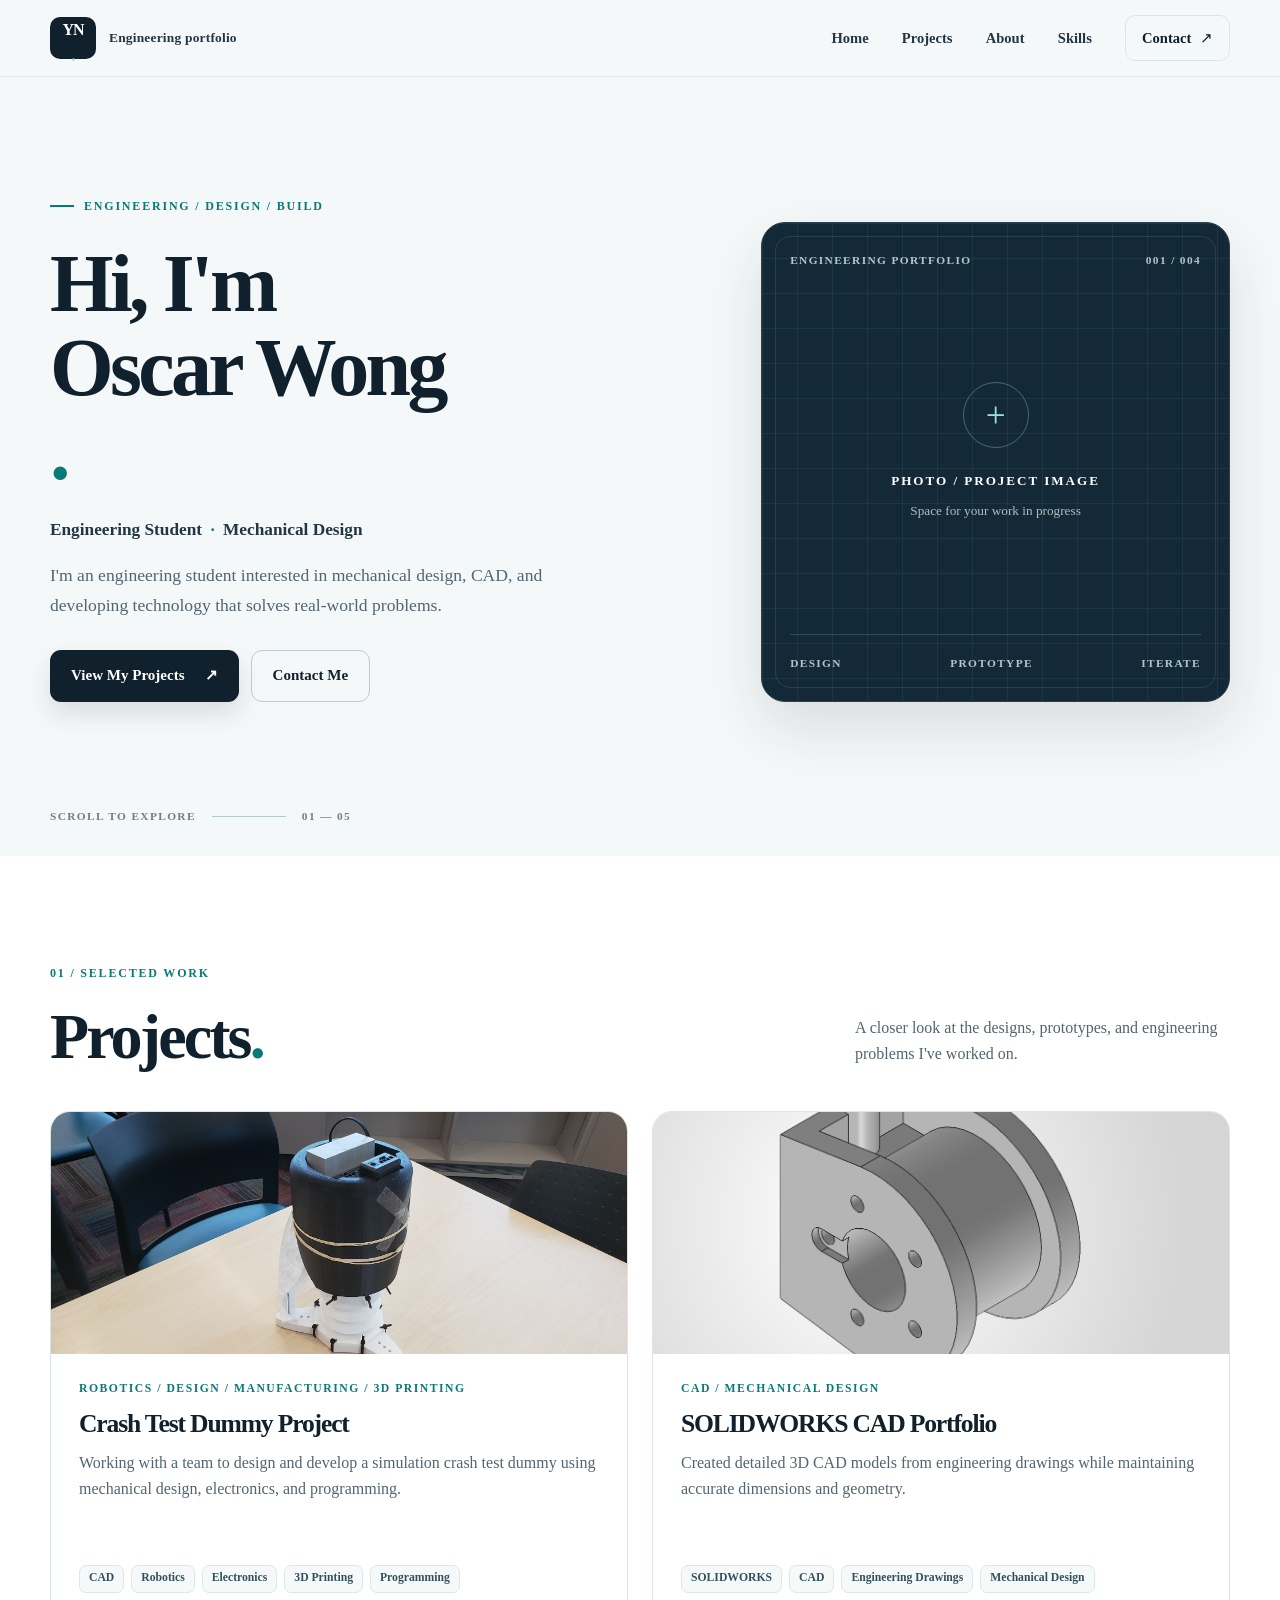
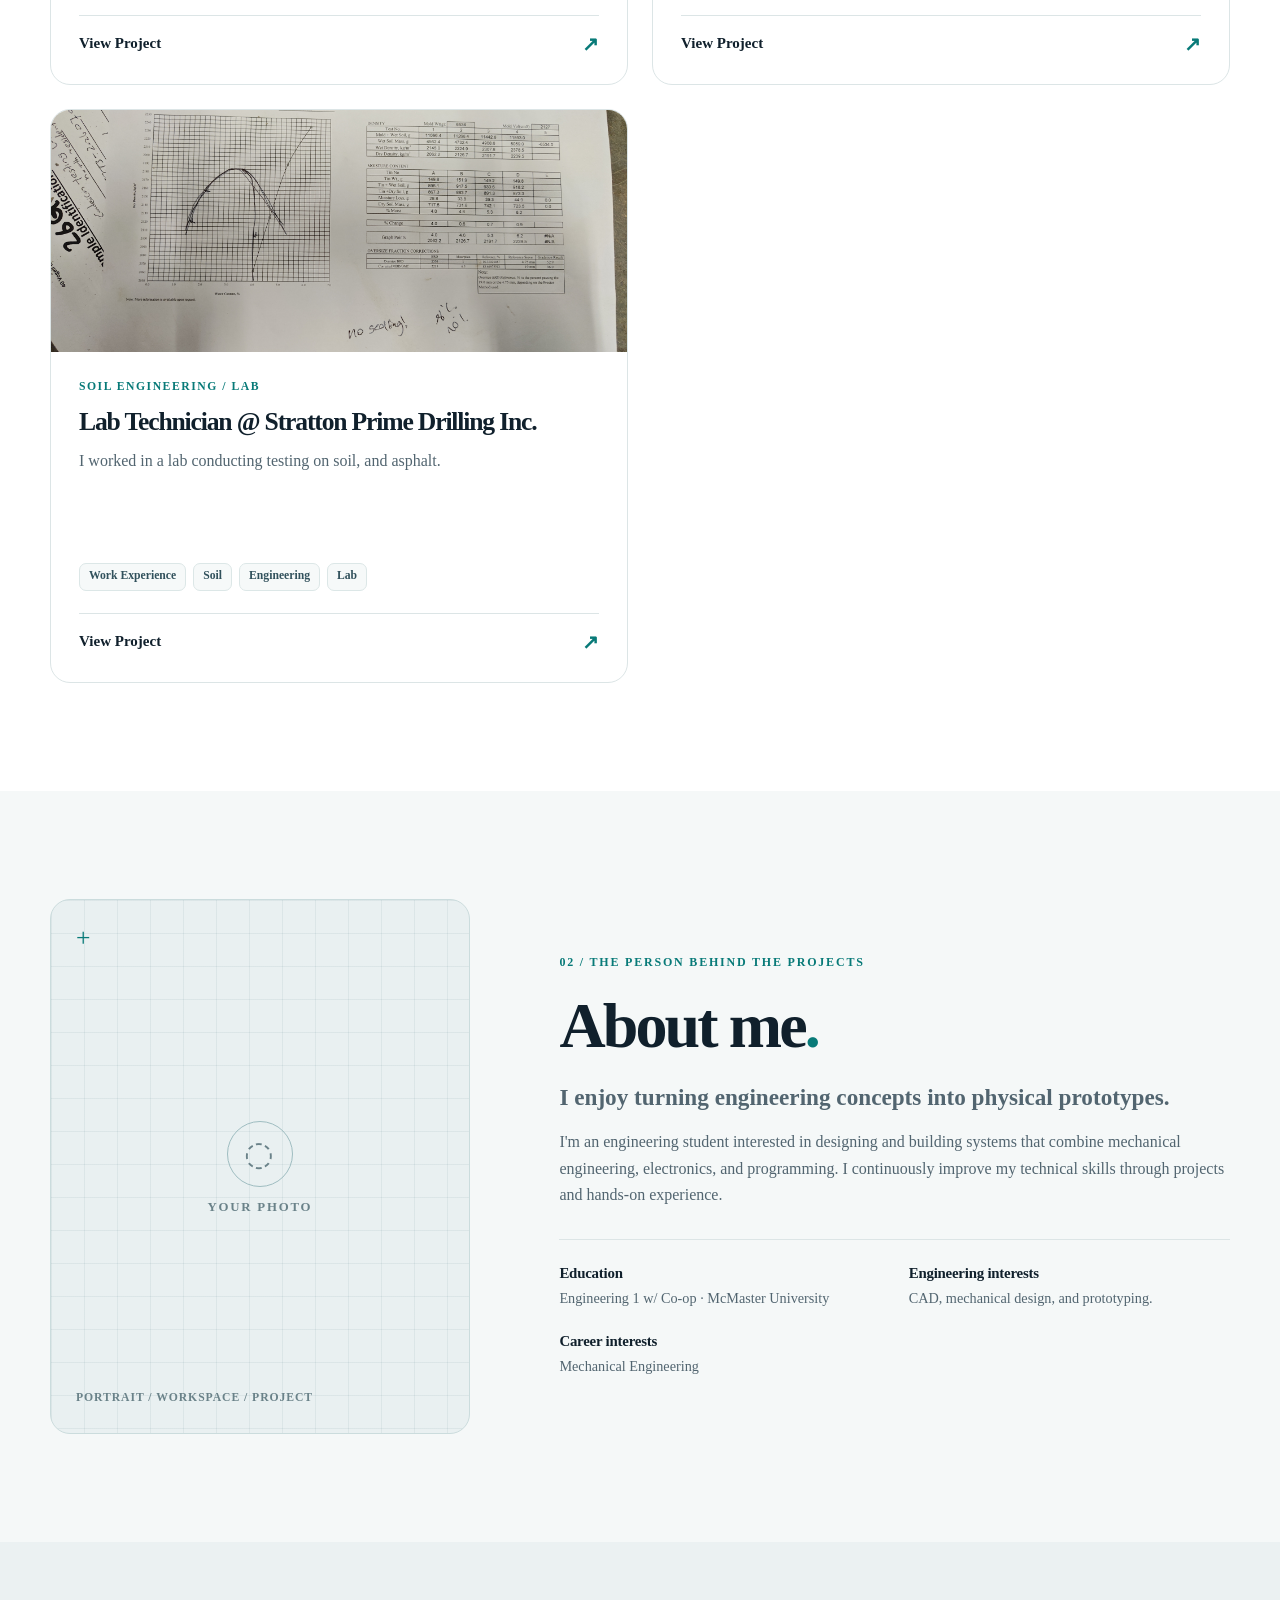
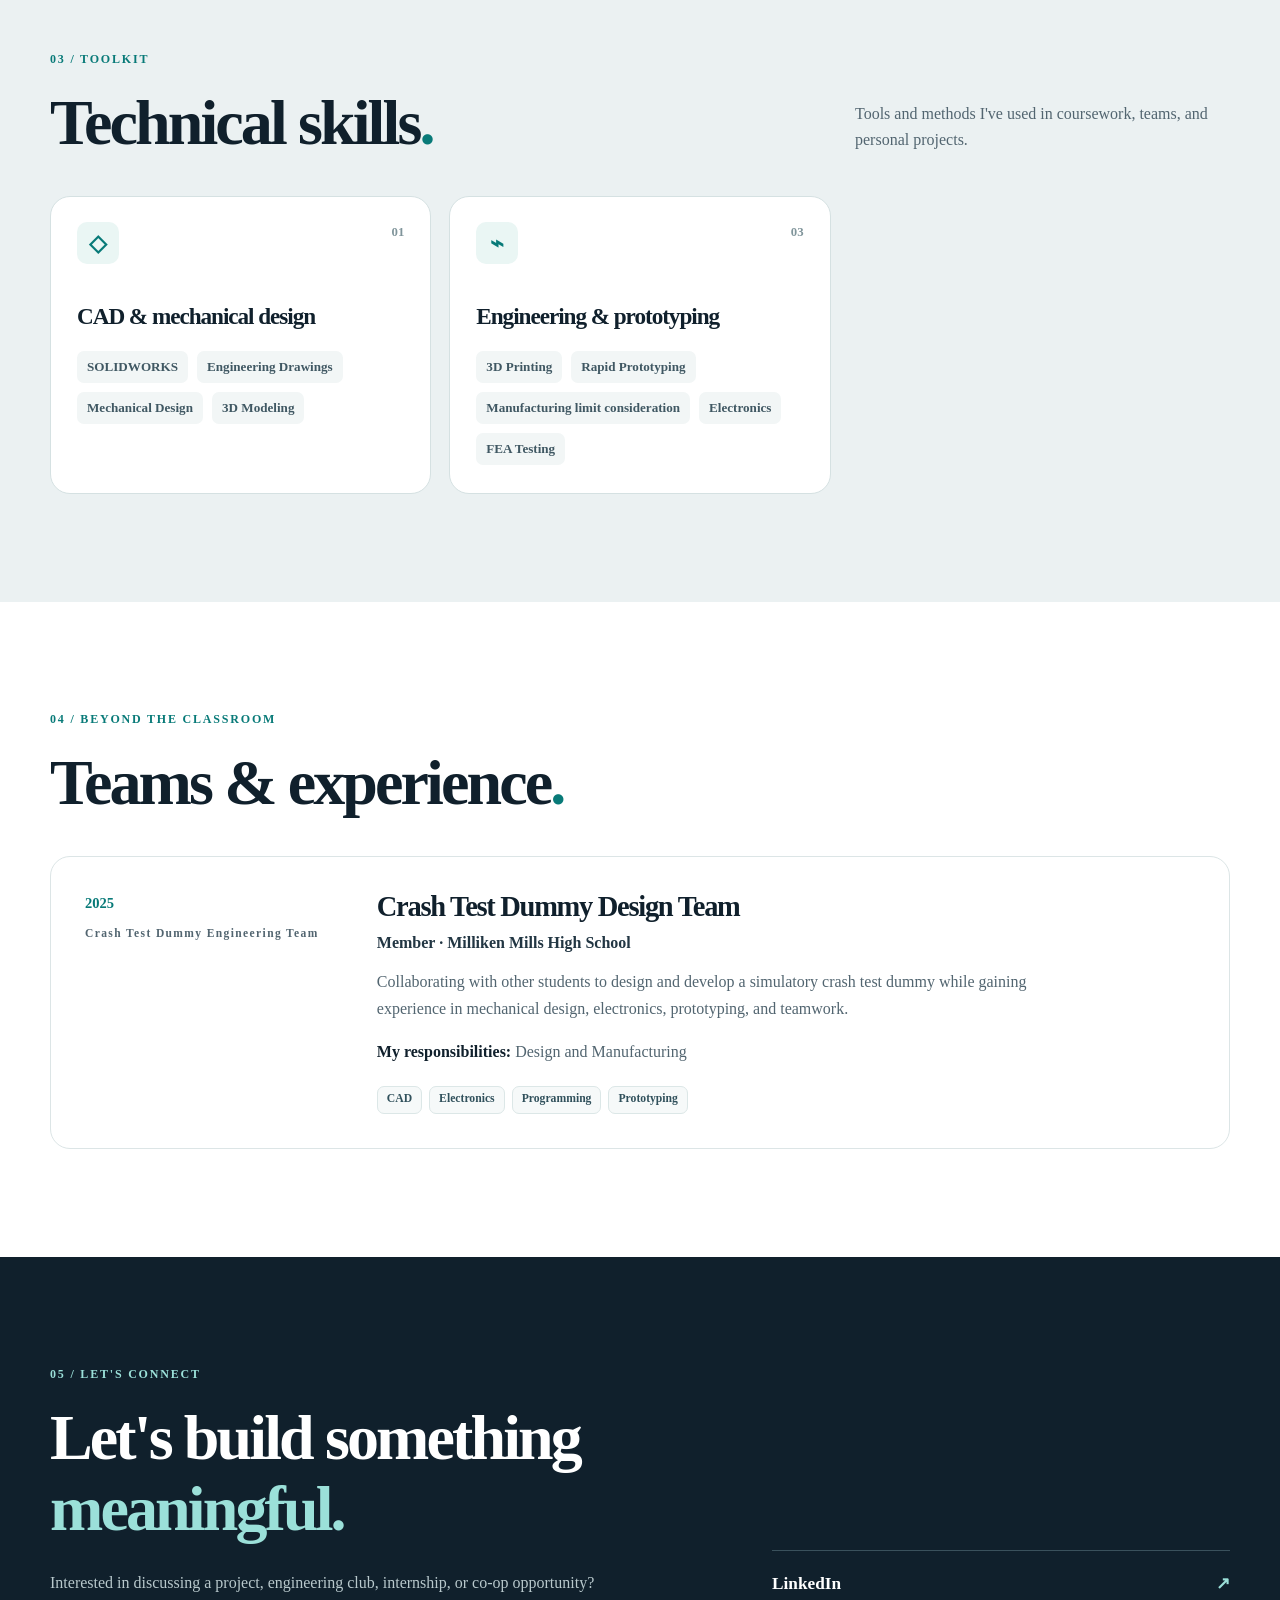
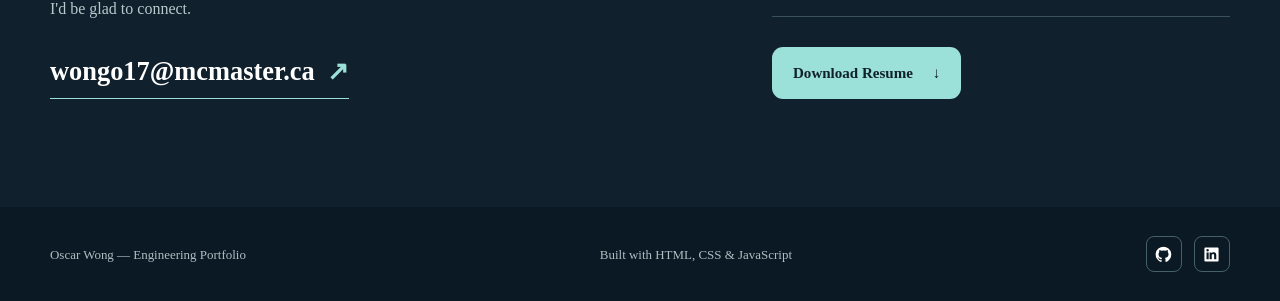
==== index.html @ f8544a7e "yes" ====
<!doctype html>
<html lang="en">
  <head>
    <meta charset="UTF-8" />
    <meta name="viewport" content="width=device-width, initial-scale=1" />
    <meta
      name="description"
      content="Engineering student portfolio featuring robotics, mechanical design, CAD, programming, and hands-on projects."
    />
    <meta name="theme-color" content="#10202c" />
    <title>Oscar Wong | Engineering Portfolio</title>
    <link rel="icon" type="image/svg+xml" href="data:image/svg+xml,%3Csvg xmlns='http://www.w3.org/2000/svg' viewBox='0 0 64 64'%3E%3Crect width='64' height='64' rx='16' fill='%2310202c'/%3E%3Cpath d='M16 43V21l16 15 16-15v22' fill='none' stroke='%238bdfd7' stroke-width='5' stroke-linejoin='round'/%3E%3C/svg%3E" />
    <link rel="stylesheet" href="styles.css" />
    <script src="script.js" defer></script>
  </head>
  <body>
    <a class="skip-link" href="#main">Skip to content</a>

    <!-- Header / navigation -->
    <header class="site-header">
      <div class="container nav-shell">
        <!-- Replace YN with your initials, and the accessible label with your name. -->
        <a class="brand" href="#home" aria-label="[Your Name], home">
          <span class="brand-mark">YN<span>.</span></span>
          <span class="brand-label">Engineering portfolio</span>
        </a>

        <button
          class="menu-toggle"
          type="button"
          aria-label="Open navigation"
          aria-controls="primary-navigation"
          aria-expanded="false"
        >
          <span></span><span></span><span></span>
        </button>

        <nav class="primary-nav" id="primary-navigation" aria-label="Primary navigation">
          <a href="#home">Home</a>
          <a href="#projects">Projects</a>
          <a href="#about">About</a>
          <a href="#skills">Skills</a>
          <a class="nav-contact" href="#contact">Contact <span aria-hidden="true">↗</span></a>
        </nav>
      </div>
    </header>

    <main id="main">
      <!-- Home / hero -->
      <section class="hero section" id="home" aria-labelledby="hero-title">
        <div class="container hero-grid">
          <div class="hero-copy reveal">
            <p class="eyebrow"><span class="eyebrow-line"></span> ENGINEERING / DESIGN / BUILD</p>
            <h1 id="hero-title">Hi, I'm <span>Oscar Wong</span><span class="hero-period">.</span></h1>
            <p class="hero-role">Engineering Student <span>·</span> Mechanical Design </p>
            <p class="hero-description">
              I'm an engineering student interested in mechanical design, CAD,
               and developing technology that solves real-world problems.
            </p>
            <div class="hero-actions">
              <a class="button button-primary" href="#projects">View My Projects <span aria-hidden="true">↗</span></a>
              <a class="button button-secondary" href="#contact">Contact Me</a>
            </div>
          </div>

          <!-- Replace this placeholder with a professional photo or project image later. -->
          <div class="hero-visual reveal" role="img" aria-label="Dummy/20250615_121116.jpg">
            <div class="visual-top"><span>ENGINEERING PORTFOLIO</span><span>001 / 004</span></div>
            <div class="visual-center">
              <span class="visual-plus" aria-hidden="true">+</span>
              <strong>PHOTO / PROJECT IMAGE</strong>
              <span>Space for your work in progress</span>
            </div>
            <div class="visual-bottom"><span>DESIGN</span><span>PROTOTYPE</span><span>ITERATE</span></div>
          </div>
        </div>
        <div class="container hero-bottom"><span>SCROLL TO EXPLORE</span><span class="hero-rule"></span><span>01 — 05</span></div>
      </section>

      <!-- Projects: cards are generated from the beginner-friendly projects array in script.js. -->
      <section class="section projects-section" id="projects" aria-labelledby="projects-title">
        <div class="container">
          <div class="section-heading reveal">
            <div><p class="section-index">01 / SELECTED WORK</p><h2 id="projects-title">Projects<span class="accent-dot">.</span></h2></div>
            <p>A closer look at the designs, prototypes, and engineering problems I've worked on.</p>
          </div>
          <div class="project-grid" id="project-grid"></div>
          <noscript><p>Enable JavaScript to view the project cards and details.</p></noscript>
        </div>
      </section>

      <!-- About -->
      <section class="section about-section" id="about" aria-labelledby="about-title">
        <div class="container about-grid">
          <div class="about-photo reveal" role="img" aria-label="Dummy/mmexport1787430539965.jpg">
            <span class="photo-corner" aria-hidden="true">+</span>
            <div><span class="photo-icon" aria-hidden="true">◌</span><span>YOUR PHOTO</span></div>
            <small>Portrait / workspace / project</small>
          </div>
          <div class="about-content reveal">
            <p class="section-index">02 / THE PERSON BEHIND THE PROJECTS</p>
            <h2 id="about-title">About me<span class="accent-dot">.</span></h2>
            <p class="about-lead">I enjoy turning engineering concepts into physical prototypes.</p>
            <p>
              I'm an engineering student interested in designing and building systems that combine
              mechanical engineering, electronics, and programming. I continuously
              improve my technical skills through projects and hands-on experience.
            </p>
            <div class="about-facts">
              <div><h3>Education</h3><p>Engineering 1 w/ Co-op · McMaster University </p></div>
              <div><h3>Engineering interests</h3><p>CAD, mechanical design, and prototyping.</p></div>
              <div><h3>Career interests</h3><p>Mechanical Engineering</p></div>
            </div>
          </div>
        </div>
      </section>

      <!-- Skills -->
      <section class="section skills-section" id="skills" aria-labelledby="skills-title">
        <div class="container">
          <div class="section-heading reveal">
            <div><p class="section-index">03 / TOOLKIT</p><h2 id="skills-title">Technical skills<span class="accent-dot">.</span></h2></div>
            <p>Tools and methods I've used in coursework, teams, and personal projects.</p>
          </div>
          <div class="skills-grid">
            <article class="skill-card reveal">
              <div class="skill-card-top"><span class="skill-symbol" aria-hidden="true">◇</span><span>01</span></div>
              <h3>CAD & mechanical design</h3>
              <ul class="skill-list"><li>SOLIDWORKS</li><li>Engineering Drawings</li><li>Mechanical Design</li><li>3D Modeling</li></ul>
            </article>
            <article class="skill-card reveal">
              <div class="skill-card-top"><span class="skill-symbol" aria-hidden="true">⌁</span><span>03</span></div>
              <h3>Engineering & prototyping</h3>
              <ul class="skill-list"><li>3D Printing</li><li>Rapid Prototyping</li><li>Manufacturing limit consideration</li><li>Electronics</li><li>FEA Testing</li></ul>
            </article>
          </div>
        </div>
      </section>

      <!-- Optional experience / clubs section: copy an entry to add another role. -->
      <section class="section experience-section" id="experience" aria-labelledby="experience-title">
        <div class="container">
          <div class="section-heading reveal">
            <div><p class="section-index">04 / BEYOND THE CLASSROOM</p><h2 id="experience-title">Teams & experience<span class="accent-dot">.</span></h2></div>
          </div>
          <article class="experience-card reveal">
            <div class="experience-meta"><span class="experience-year">2025</span><span>Crash Test Dummy Engineering Team</span></div>
            <div class="experience-main">
              <h3>Crash Test Dummy Design Team</h3>
              <p class="experience-subtitle">Member · Milliken Mills High School</p>
              <p>Collaborating with other students to design and develop a simulatory crash test dummy while gaining experience in mechanical design, electronics, prototyping, and teamwork.</p>
              <p class="experience-note"><strong>My responsibilities:</strong> Design and Manufacturing </p>
              <div class="tags"><span>CAD</span><span>Electronics</span><span>Programming</span><span>Prototyping</span></div>
            </div>
          </article>
        </div>
      </section>

      <!-- Contact -->
      <section class="section contact-section" id="contact" aria-labelledby="contact-title">
        <div class="container contact-grid">
          <div class="reveal">
            <p class="section-index">05 / LET'S CONNECT</p>
            <h2 id="contact-title">Let's build something<br /><em>meaningful.</em></h2>
            <p>Interested in discussing a project, engineering club, internship, or co-op opportunity? I'd be glad to connect.</p>
            <a class="contact-email" href="mailto:you@example.com">wongo17@mcmaster.ca <span aria-hidden="true">↗</span></a>
          </div>
          <div class="contact-actions reveal">
            <!-- Replace the URLs and add resume.pdf to this folder before sharing. -->
            <a class="contact-row" href="https://www.linkedin.com/in/oscar-wong-337994434/" target="_blank" rel="noopener noreferrer"><span>LinkedIn</span><span aria-hidden="true">↗</span></a>
            <a class="button button-light" href="wongo17_Resume.pdf" download="wongo17_Resume.pdf">Download Resume <span aria-hidden="true">↓</span></a>
          </div>
        </div>
      </section>
    </main>

    <!-- Footer -->
    <footer class="site-footer">
      <div class="container footer-inner">
        <p>Oscar Wong — Engineering Portfolio</p>
        <p>Built with HTML, CSS & JavaScript</p>
        <div class="footer-links">
          <a href="https://github.com/your-username" target="_blank" rel="noopener noreferrer" aria-label="GitHub profile">
            <svg viewBox="0 0 24 24" fill="currentColor" aria-hidden="true"><path d="M12 .9a11.1 11.1 0 0 0-3.5 21.63c.55.1.75-.24.75-.54v-2.13c-3.05.66-3.7-1.3-3.7-1.3-.5-1.27-1.22-1.61-1.22-1.61-.99-.68.08-.67.08-.67 1.1.08 1.68 1.13 1.68 1.13.98 1.67 2.57 1.19 3.2.91.1-.7.38-1.19.69-1.46-2.44-.28-5-1.22-5-5.44 0-1.2.43-2.18 1.13-2.95-.12-.28-.49-1.4.1-2.92 0 0 .93-.3 3.05 1.12a10.6 10.6 0 0 1 5.56 0c2.12-1.42 3.04-1.12 3.04-1.12.6 1.52.23 2.64.12 2.92.7.77 1.12 1.75 1.12 2.95 0 4.23-2.57 5.15-5.02 5.43.39.34.73 1.01.73 2.04v3.02c0 .3.2.65.76.54A11.1 11.1 0 0 0 12 .9Z"/></svg>
          </a>
          <a href="https://www.linkedin.com/in/your-name/" target="_blank" rel="noopener noreferrer" aria-label="LinkedIn profile">
            <svg viewBox="0 0 24 24" fill="currentColor" aria-hidden="true"><path d="M20.45 2H3.55C2.69 2 2 2.68 2 3.52v16.96c0 .84.69 1.52 1.55 1.52h16.9c.86 0 1.55-.68 1.55-1.52V3.52c0-.84-.69-1.52-1.55-1.52ZM8.02 18.75H4.99V9h3.03v9.75ZM6.5 7.67a1.75 1.75 0 1 1 0-3.5 1.75 1.75 0 0 1 0 3.5Zm12.25 11.08h-3.03v-4.74c0-1.13-.02-2.58-1.57-2.58-1.58 0-1.82 1.23-1.82 2.5v4.82H9.3V9h2.91v1.33h.04c.4-.76 1.4-1.56 2.87-1.56 3.07 0 3.63 2.02 3.63 4.64v5.34Z"/></svg>
          </a>
        </div>
      </div>
    </footer>

    <!-- Project detail panel, filled from the projects array in script.js. -->
    <dialog class="project-dialog" id="project-dialog" aria-labelledby="dialog-title">
      <div class="dialog-shell">
        <button class="dialog-close" id="dialog-close" type="button" aria-label="Close project details">×</button>
        <div id="dialog-content"></div>
      </div>
    </dialog>
  </body>
</html>
---- styles.css ----
/* =========================================================
   THEME — change these variables to restyle the whole site.
   ========================================================= */
:root {
  --ink: #10202c;
  --ink-soft: #223643;
  --muted: #526570;
  --accent: #087a78;
  --accent-light: #9be0d9;
  --surface: #ffffff;
  --background: #f5f8f8;
  --line: #dce5e6;
  --radius: 20px;
  --shadow: 0 24px 64px rgba(16, 32, 44, 0.09);
  --content-width: 1180px;
}

/* Base and accessibility */
*, *::before, *::after { box-sizing: border-box; }
html { scroll-behavior: smooth; scroll-padding-top: 88px; }
body {
  margin: 0;
  background: var(--background);
  color: var(--ink);
  font: 400 1rem/1.65 Inter, ui-sans-serif, system-ui, -apple-system, BlinkMacSystemFont, "Segoe UI", sans-serif;
  -webkit-font-smoothing: antialiased;
}
body, button { font-family: inherit; }
button, a { -webkit-tap-highlight-color: transparent; }
a { color: inherit; text-decoration: none; }
button { cursor: pointer; }
img, svg, video { display: block; max-width: 100%; }
img, video { width: 100%; }
::selection { background: var(--accent-light); color: var(--ink); }
:focus-visible { outline: 3px solid var(--accent); outline-offset: 4px; }
.container { width: min(calc(100% - 48px), var(--content-width)); margin-inline: auto; }
.section { padding-block: 108px; scroll-margin-top: 78px; }
.skip-link { position: absolute; top: -80px; left: 16px; z-index: 200; padding: 10px 18px; background: white; border-radius: 8px; }
.skip-link:focus { top: 12px; }
h1, h2, h3, p { margin-top: 0; }
h1, h2, h3 { line-height: 1.12; letter-spacing: -0.045em; }
.accent-dot, .hero-period { color: var(--accent); }

/* Header */
.site-header {
  position: sticky;
  top: 0;
  z-index: 100;
  background: rgba(245, 248, 248, 0.94);
  border-bottom: 1px solid rgba(16, 32, 44, 0.09);
  backdrop-filter: blur(16px);
  -webkit-backdrop-filter: blur(16px);
}
.nav-shell { display: flex; align-items: center; justify-content: space-between; min-height: 76px; gap: 28px; }
.brand { display: inline-flex; align-items: center; gap: 13px; flex-shrink: 0; font-size: 0.84rem; font-weight: 650; letter-spacing: 0.015em; }
.brand-mark { display: grid; place-items: center; min-width: 46px; height: 42px; padding-inline: 8px; border-radius: 10px; background: var(--ink); color: white; font-size: 1rem; font-weight: 800; letter-spacing: -0.06em; }
.brand-mark span { color: var(--accent-light); }
.brand-label { color: var(--ink-soft); }
.primary-nav { display: flex; align-items: center; gap: clamp(15px, 2.6vw, 34px); }
.primary-nav a { color: var(--ink-soft); font-size: 0.91rem; font-weight: 580; transition: color 180ms ease; }
.primary-nav a:hover, .primary-nav a[aria-current="page"] { color: var(--accent); }
.primary-nav .nav-contact { padding: 10px 16px; border: 1px solid var(--line); border-radius: 10px; color: var(--ink); }
.nav-contact span { padding-left: 5px; }
.menu-toggle { display: none; }

/* Shared headings and buttons */
.eyebrow, .section-index {
  color: var(--accent);
  font-size: 0.75rem;
  font-weight: 800;
  letter-spacing: 0.15em;
  line-height: 1.5;
}
.eyebrow { display: flex; align-items: center; gap: 10px; margin-bottom: 27px; }
.eyebrow-line { width: 24px; height: 2px; background: var(--accent); }
.section-index { margin-bottom: 19px; }
.section-heading { display: flex; align-items: end; justify-content: space-between; gap: 32px; margin-bottom: 38px; }
.section-heading h2, .about-content h2, .contact-section h2 { margin-bottom: 0; font-size: clamp(2.6rem, 5vw, 4.35rem); font-weight: 760; }
.section-heading > p { max-width: 375px; margin: 0 0 5px; color: var(--muted); }
.button { display: inline-flex; align-items: center; justify-content: center; gap: 20px; min-height: 52px; padding: 12px 21px; border-radius: 11px; font-size: 0.94rem; font-weight: 700; line-height: 1.3; transition: transform 180ms ease, background 180ms ease, box-shadow 180ms ease; }
.button:hover { transform: translateY(-3px); }
.button-primary { background: var(--ink); color: white; box-shadow: 0 12px 24px rgba(16, 32, 44, 0.12); }
.button-primary:hover { background: var(--accent); box-shadow: 0 17px 30px rgba(8, 122, 120, 0.18); }
.button-secondary { border: 1px solid #bdcbd0; background: transparent; color: var(--ink); }
.button-secondary:hover { background: white; }

/* Hero */
.hero { padding-top: 85px; padding-bottom: 30px; overflow: hidden; }
.hero-grid { display: grid; grid-template-columns: minmax(0, 1.15fr) minmax(330px, 0.85fr); align-items: center; gap: clamp(40px, 6vw, 84px); }
.hero-copy { padding-block: 35px 60px; }
.hero h1 { max-width: 740px; margin-bottom: 22px; font-size: clamp(3.55rem, 6.4vw, 6.3rem); font-weight: 780; line-height: 1.025; }
.hero h1 > span:first-child { display: block; }
.hero-role { max-width: 590px; margin-bottom: 17px; color: var(--ink-soft); font-size: 1.08rem; font-weight: 650; line-height: 1.65; }
.hero-role span { padding-inline: 4px; color: var(--accent); }
.hero-description { max-width: 570px; margin-bottom: 29px; color: var(--muted); font-size: 1.1rem; line-height: 1.7; }
.hero-actions { display: flex; flex-wrap: wrap; gap: 12px; }
.hero-visual {
  position: relative;
  display: flex;
  flex-direction: column;
  justify-content: space-between;
  min-height: 480px;
  overflow: hidden;
  padding: 28px;
  border: 1px solid #29414d;
  border-radius: 24px;
  background-color: #142937;
  background-image: linear-gradient(rgba(155, 224, 217, 0.065) 1px, transparent 1px), linear-gradient(90deg, rgba(155, 224, 217, 0.065) 1px, transparent 1px);
  background-size: 35px 35px;
  color: white;
  box-shadow: 0 26px 60px rgba(16, 32, 44, 0.12);
}
.hero-visual::after { content: ""; position: absolute; inset: 13px; border: 1px solid rgba(155, 224, 217, 0.13); border-radius: 15px; pointer-events: none; }
.visual-top, .visual-bottom { display: flex; align-items: center; justify-content: space-between; gap: 12px; color: #b0c8ca; font-size: 0.71rem; font-weight: 700; letter-spacing: 0.12em; }
.visual-center { display: flex; flex-direction: column; align-items: center; justify-content: center; gap: 8px; text-align: center; }
.visual-plus { display: grid; place-items: center; width: 66px; height: 66px; margin-bottom: 14px; border: 1px solid rgba(155, 224, 217, 0.35); border-radius: 50%; color: var(--accent-light); font-size: 2.2rem; font-weight: 250; line-height: 1; }
.visual-center strong { font-size: 0.82rem; letter-spacing: 0.15em; }
.visual-center > span:last-child { color: #a8c0c2; font-size: 0.83rem; }
.visual-bottom { padding-top: 19px; border-top: 1px solid rgba(155, 224, 217, 0.2); }
.hero-bottom { display: flex; align-items: center; gap: 16px; margin-top: 45px; color: #6d8088; font-size: 0.71rem; font-weight: 750; letter-spacing: 0.12em; }
.hero-rule { width: 74px; height: 1px; background: #b8c9cc; }

/* Projects */
.projects-section { background: white; }
.project-grid { display: grid; grid-template-columns: repeat(2, minmax(0, 1fr)); gap: 24px; }
.project-card { min-width: 0; overflow: hidden; border: 1px solid var(--line); border-radius: var(--radius); background: var(--surface); transition: transform 220ms ease, box-shadow 220ms ease, border-color 220ms ease; }
.project-card:hover { transform: translateY(-6px); border-color: #bbcdcf; box-shadow: var(--shadow); }
.project-media, .dialog-cover { position: relative; display: flex; flex-direction: column; align-items: center; justify-content: center; gap: 7px; overflow: hidden; background-color: #1a3240; background-image: linear-gradient(rgba(174, 223, 218, 0.065) 1px, transparent 1px), linear-gradient(90deg, rgba(174, 223, 218, 0.065) 1px, transparent 1px); background-size: 27px 27px; color: white; }
.project-card:nth-child(2) .project-media { background-color: #24414b; }
.project-card:nth-child(3) .project-media { background-color: #193d42; }
.project-card:nth-child(4) .project-media { background-color: #26394a; }
.project-media { height: 242px; }
.project-media img, .dialog-cover img, .gallery-item img { width: 100%; height: 100%; object-fit: cover; }
.media-corner { position: absolute; top: 19px; left: 22px; font-size: 0.73rem; font-weight: 750; letter-spacing: 0.13em; color: #b8d8d7; }
.media-cross { color: var(--accent-light); font-size: 3.1rem; font-weight: 250; line-height: 1; }
.media-label { font-size: 0.76rem; font-weight: 750; letter-spacing: 0.14em; }
.media-subtitle { color: #b9d3d4; font-size: 0.8rem; }
.project-content { display: flex; flex-direction: column; min-height: 330px; padding: 25px 28px 28px; }
.project-category { margin-bottom: 12px; color: var(--accent); font-size: 0.73rem; font-weight: 800; letter-spacing: 0.13em; text-transform: uppercase; }
.project-content h3 { margin-bottom: 11px; font-size: 1.6rem; }
.project-content > p:not(.project-category) { margin-bottom: 20px; color: var(--muted); }
.tags { display: flex; flex-wrap: wrap; gap: 7px; }
.tags span { display: inline-flex; align-items: center; min-height: 28px; padding: 4px 9px; border: 1px solid #dce7e7; border-radius: 7px; background: #f6f9f9; color: #31515c; font-size: 0.73rem; font-weight: 650; line-height: 1.25; }
.project-content .tags { margin-top: auto; margin-bottom: 22px; }
.project-button { display: flex; align-items: center; justify-content: space-between; gap: 12px; width: 100%; padding: 16px 0 0; border: 0; border-top: 1px solid var(--line); background: none; color: var(--ink); font-size: 0.94rem; font-weight: 750; text-align: left; }
.project-button span { color: var(--accent); font-size: 1.25rem; transition: transform 180ms ease; }
.project-button:hover span { transform: translate(3px, -3px); }

/* About */
.about-grid { display: grid; grid-template-columns: minmax(280px, 0.77fr) minmax(0, 1.23fr); align-items: center; gap: clamp(45px, 7vw, 112px); }
.about-photo { display: flex; flex-direction: column; align-items: center; justify-content: space-between; min-height: 535px; padding: 25px; border: 1px solid #cbdcdd; border-radius: var(--radius); background-color: #e9f0f1; background-image: linear-gradient(rgba(46, 101, 108, 0.075) 1px, transparent 1px), linear-gradient(90deg, rgba(46, 101, 108, 0.075) 1px, transparent 1px); background-size: 33px 33px; color: #6a8289; }
.photo-corner { align-self: flex-start; color: var(--accent); font-size: 1.6rem; line-height: 1; }
.about-photo > div { display: flex; flex-direction: column; align-items: center; gap: 10px; font-size: 0.8rem; font-weight: 800; letter-spacing: 0.14em; }
.photo-icon { display: grid; place-items: center; width: 66px; height: 66px; border: 1px solid #9fbdc1; border-radius: 50%; font-size: 2.1rem; font-weight: 300; }
.about-photo small { align-self: flex-start; font-size: 0.73rem; font-weight: 650; letter-spacing: 0.08em; text-transform: uppercase; }
.about-content h2 { margin-bottom: 19px; }
.about-content > p:not(.section-index) { color: var(--muted); }
.about-content .about-lead { margin-bottom: 16px; color: var(--ink); font-size: 1.45rem; font-weight: 650; line-height: 1.4; }
.about-facts { display: grid; grid-template-columns: repeat(2, minmax(0, 1fr)); gap: 22px 28px; margin-top: 30px; padding-top: 25px; border-top: 1px solid var(--line); }
.about-facts h3 { margin-bottom: 6px; color: var(--ink); font-size: 0.93rem; letter-spacing: -0.015em; }
.about-facts p { margin-bottom: 0; color: var(--muted); font-size: 0.89rem; }

/* Skills and experience */
.skills-section { background: #ebf1f2; }
.skills-grid { display: grid; grid-template-columns: repeat(3, minmax(0, 1fr)); gap: 18px; }
.skill-card { padding: 25px 26px 28px; border: 1px solid #d5e1e2; border-radius: var(--radius); background: white; }
.skill-card-top { display: flex; justify-content: space-between; align-items: start; margin-bottom: 39px; color: #80959b; font-size: 0.8rem; font-weight: 700; }
.skill-symbol { display: grid; place-items: center; width: 42px; height: 42px; border-radius: 10px; background: #eaf6f4; color: var(--accent); font-size: 1.45rem; font-weight: 700; line-height: 1; }
.skill-card h3 { max-width: 260px; margin-bottom: 22px; font-size: 1.45rem; }
.skill-list { display: flex; flex-wrap: wrap; gap: 9px; margin: 0; padding: 0; list-style: none; }
.skill-list li { padding: 8px 10px; border-radius: 7px; background: #f2f6f6; color: #405863; font-size: 0.82rem; font-weight: 650; line-height: 1.2; }
.experience-section { background: white; }
.experience-card { display: grid; grid-template-columns: minmax(160px, 0.32fr) 1fr; gap: 30px; padding: 34px; border: 1px solid var(--line); border-radius: var(--radius); }
.experience-meta { display: flex; flex-direction: column; gap: 9px; color: var(--muted); font-size: 0.72rem; font-weight: 800; letter-spacing: 0.12em; }
.experience-year { color: var(--accent); font-size: 0.91rem; letter-spacing: 0; }
.experience-main h3 { margin-bottom: 7px; font-size: 1.78rem; }
.experience-main p { max-width: 700px; margin-bottom: 13px; color: var(--muted); }
.experience-main .experience-subtitle { color: var(--ink-soft); font-weight: 700; }
.experience-main .experience-note { margin-top: 17px; }
.experience-main .experience-note strong { color: var(--ink); }
.experience-main .tags { margin-top: 20px; }

/* Contact and footer */
.contact-section { background: var(--ink); color: white; }
.contact-grid { display: grid; grid-template-columns: minmax(0, 1.15fr) minmax(270px, 0.85fr); gap: clamp(45px, 8vw, 130px); align-items: end; }
.contact-section .section-index { color: var(--accent-light); }
.contact-section h2 { margin-bottom: 25px; }
.contact-section h2 em { color: var(--accent-light); font-style: normal; }
.contact-section p:not(.section-index) { max-width: 560px; margin-bottom: 27px; color: #b8c8cc; }
.contact-email { display: inline-flex; align-items: center; gap: 12px; padding-bottom: 5px; border-bottom: 1px solid var(--accent-light); color: white; font-size: clamp(1.15rem, 2.5vw, 1.65rem); font-weight: 700; overflow-wrap: anywhere; }
.contact-email span { color: var(--accent-light); }
.contact-actions { display: flex; flex-direction: column; }
.contact-row { display: flex; justify-content: space-between; align-items: center; min-height: 67px; border-bottom: 1px solid #3a515c; font-size: 1.08rem; font-weight: 650; transition: color 180ms ease; }
.contact-row:first-child { border-top: 1px solid #3a515c; }
.contact-row:hover { color: var(--accent-light); }
.contact-row > span:last-child { color: var(--accent-light); }
.button-light { align-self: flex-start; margin-top: 30px; background: var(--accent-light); color: var(--ink); }
.button-light:hover { background: white; }
.site-footer { background: #0a1923; color: #aebfc3; }
.footer-inner { display: flex; align-items: center; justify-content: space-between; gap: 22px; min-height: 94px; }
.footer-inner p { margin: 0; font-size: 0.81rem; }
.footer-links { display: flex; gap: 12px; }
.footer-links a { display: grid; place-items: center; width: 36px; height: 36px; border: 1px solid #46606b; border-radius: 8px; color: white; transition: color 180ms ease, border-color 180ms ease; }
.footer-links a:hover { color: var(--accent-light); border-color: var(--accent-light); }
.footer-links svg { width: 17px; height: 17px; }

/* Project detail dialog */
.project-dialog { width: min(1000px, calc(100% - 32px)); max-height: min(92dvh, 1100px); margin: auto; padding: 0; overflow: auto; border: 0; border-radius: var(--radius); background: white; color: var(--ink); box-shadow: 0 30px 100px rgba(0, 0, 0, 0.25); }
.project-dialog::backdrop { background: rgba(9, 25, 35, 0.7); backdrop-filter: blur(5px); }
.dialog-shell { position: relative; }
.dialog-close { position: sticky; top: 15px; z-index: 5; float: right; display: grid; place-items: center; width: 42px; height: 42px; margin: 15px 15px -57px 0; border: 1px solid #d7e4e5; border-radius: 50%; background: white; color: var(--ink); font-size: 1.6rem; line-height: 1; box-shadow: 0 6px 20px rgba(0, 0, 0, 0.12); }
.dialog-cover { min-height: 270px; height: clamp(270px, 32vw, 385px); }
.dialog-body { padding: clamp(25px, 5vw, 56px); }
.dialog-kicker { margin-bottom: 10px; color: var(--accent); font-size: 0.75rem; font-weight: 800; letter-spacing: 0.14em; text-transform: uppercase; }
.dialog-body h2 { margin-bottom: 16px; font-size: clamp(2.3rem, 5vw, 3.8rem); }
.dialog-intro { max-width: 760px; color: var(--muted); font-size: 1.08rem; }
.dialog-body > .tags { margin-top: 24px; }
.detail-grid { display: grid; grid-template-columns: repeat(2, minmax(0, 1fr)); gap: 26px 34px; margin-top: 40px; padding-top: 34px; border-top: 1px solid var(--line); }
.detail-item h3 { margin-bottom: 7px; font-size: 1.07rem; letter-spacing: -0.02em; }
.detail-item p { margin-bottom: 0; color: var(--muted); font-size: 0.94rem; }
.gallery-heading { margin: 42px 0 16px; font-size: 1.5rem; }
.project-gallery { display: grid; grid-template-columns: repeat(6, minmax(0, 1fr)); gap: 12px; }
.gallery-item { grid-column: span 3; display: flex; flex-direction: column; min-width: 0; min-height: 190px; overflow: hidden; border: 1px solid var(--line); border-radius: 13px; background: #ecf2f3; }
.gallery-item:nth-child(3) { grid-column: span 2; }
.gallery-item:nth-child(4) { grid-column: span 4; }
.gallery-item img, .gallery-item video { flex: 1; min-height: 150px; max-height: 310px; object-fit: cover; background: #dce8e9; }
.gallery-placeholder { display: flex; flex: 1; min-height: 150px; align-items: center; justify-content: center; background-image: linear-gradient(#e0e9ea 1px, transparent 1px), linear-gradient(90deg, #e0e9ea 1px, transparent 1px); background-size: 25px 25px; color: #799096; font-size: 2rem; }
.gallery-item > span:last-child { padding: 12px 14px; background: white; color: var(--ink-soft); font-size: 0.82rem; font-weight: 700; }
.repo-link, .repo-placeholder { display: inline-flex; gap: 9px; margin-top: 27px; color: var(--accent); font-size: 0.92rem; font-weight: 750; }
.repo-link:hover { text-decoration: underline; text-underline-offset: 4px; }
.repo-placeholder { color: var(--muted); font-weight: 500; }

/* Entrance animation: only hide after JavaScript has initialized. */
.js-enabled .reveal { opacity: 0; transform: translateY(20px); transition: opacity 550ms ease, transform 550ms ease; }
.js-enabled .reveal.is-visible { opacity: 1; transform: none; }

/* Tablet */
@media (max-width: 900px) {
  .section { padding-block: 82px; }
  .hero { padding-top: 65px; padding-bottom: 24px; }
  .hero-grid { grid-template-columns: 1.1fr 0.9fr; gap: 28px; }
  .hero h1 { font-size: clamp(3.2rem, 6.7vw, 5rem); }
  .hero-visual { min-height: 400px; padding: 20px; }
  .about-grid { gap: 35px; }
  .about-photo { min-height: 460px; }
  .skills-grid { gap: 12px; }
  .skill-card { padding: 22px 18px; }
  .skill-card h3 { font-size: 1.27rem; }
}

/* Mobile navigation and stacked layouts */
@media (max-width: 700px) {
  html { scroll-padding-top: 74px; }
  .container { width: min(calc(100% - 36px), var(--content-width)); }
  .nav-shell { min-height: 68px; }
  .brand-label { display: none; }
  .menu-toggle { display: flex; flex-direction: column; align-items: center; justify-content: center; gap: 5px; width: 44px; height: 44px; border: 1px solid var(--line); border-radius: 9px; background: white; }
  .menu-toggle span { display: block; width: 19px; height: 2px; border-radius: 2px; background: var(--ink); transition: transform 180ms ease, opacity 180ms ease; }
  .menu-toggle[aria-expanded="true"] span:first-child { transform: translateY(7px) rotate(45deg); }
  .menu-toggle[aria-expanded="true"] span:nth-child(2) { opacity: 0; }
  .menu-toggle[aria-expanded="true"] span:last-child { transform: translateY(-7px) rotate(-45deg); }
  .primary-nav { position: absolute; top: 68px; left: 0; right: 0; display: none; flex-direction: column; align-items: stretch; gap: 0; padding: 12px 18px 19px; border-bottom: 1px solid var(--line); background: var(--background); box-shadow: 0 20px 30px rgba(16, 32, 44, 0.08); }
  .primary-nav.is-open { display: flex; }
  .primary-nav a { padding: 11px 9px; font-size: 1rem; }
  .primary-nav .nav-contact { margin-top: 7px; padding: 11px 12px; }
  .hero-grid, .about-grid, .contact-grid { grid-template-columns: 1fr; }
  .hero { padding-top: 52px; }
  .hero-copy { padding: 0; }
  .hero h1 { max-width: 580px; font-size: clamp(3.25rem, 10vw, 5rem); }
  .hero-visual { min-height: 290px; }
  .hero-bottom { margin-top: 28px; }
  .section-heading { display: block; }
  .section-heading > p { margin-top: 16px; }
  .project-grid, .skills-grid { grid-template-columns: 1fr; }
  .project-content { min-height: 0; }
  .project-content .tags { margin-top: 3px; }
  .about-photo { min-height: 340px; max-width: 550px; }
  .skills-grid { gap: 14px; }
  .skill-card-top { margin-bottom: 24px; }
  .experience-card { grid-template-columns: 1fr; gap: 15px; padding: 25px; }
  .experience-meta { flex-direction: row; justify-content: space-between; flex-wrap: wrap; }
  .contact-grid { gap: 36px; }
  .contact-section h2 { font-size: clamp(2.5rem, 9vw, 4rem); }
  .footer-inner { flex-wrap: wrap; padding-block: 26px; }
  .footer-inner p:nth-child(2) { order: 3; width: 100%; }
}

@media (max-width: 480px) {
  .section { padding-block: 68px; }
  .hero { padding-top: 42px; padding-bottom: 24px; }
  .hero h1 { font-size: clamp(3rem, 12vw, 4rem); }
  .hero-role, .hero-description { font-size: 1rem; }
  .hero-actions .button { flex: 1 1 180px; }
  .hero-visual { min-height: 270px; padding: 19px; }
  .visual-bottom { font-size: 0.6rem; }
  .project-media { height: 205px; }
  .project-content { padding: 22px; }
  .about-facts, .detail-grid { grid-template-columns: 1fr; }
  .project-gallery { grid-template-columns: 1fr; }
  .gallery-item, .gallery-item:nth-child(3), .gallery-item:nth-child(4) { grid-column: auto; }
  .dialog-cover { min-height: 210px; height: 230px; }
  .gallery-item { min-height: 160px; }
}

/* Respect accessibility settings. */
@media (prefers-reduced-motion: reduce) {
  html { scroll-behavior: auto; }
  *, *::before, *::after { animation-duration: 0.01ms !important; transition-duration: 0.01ms !important; }
  .js-enabled .reveal { opacity: 1; transform: none; }
}
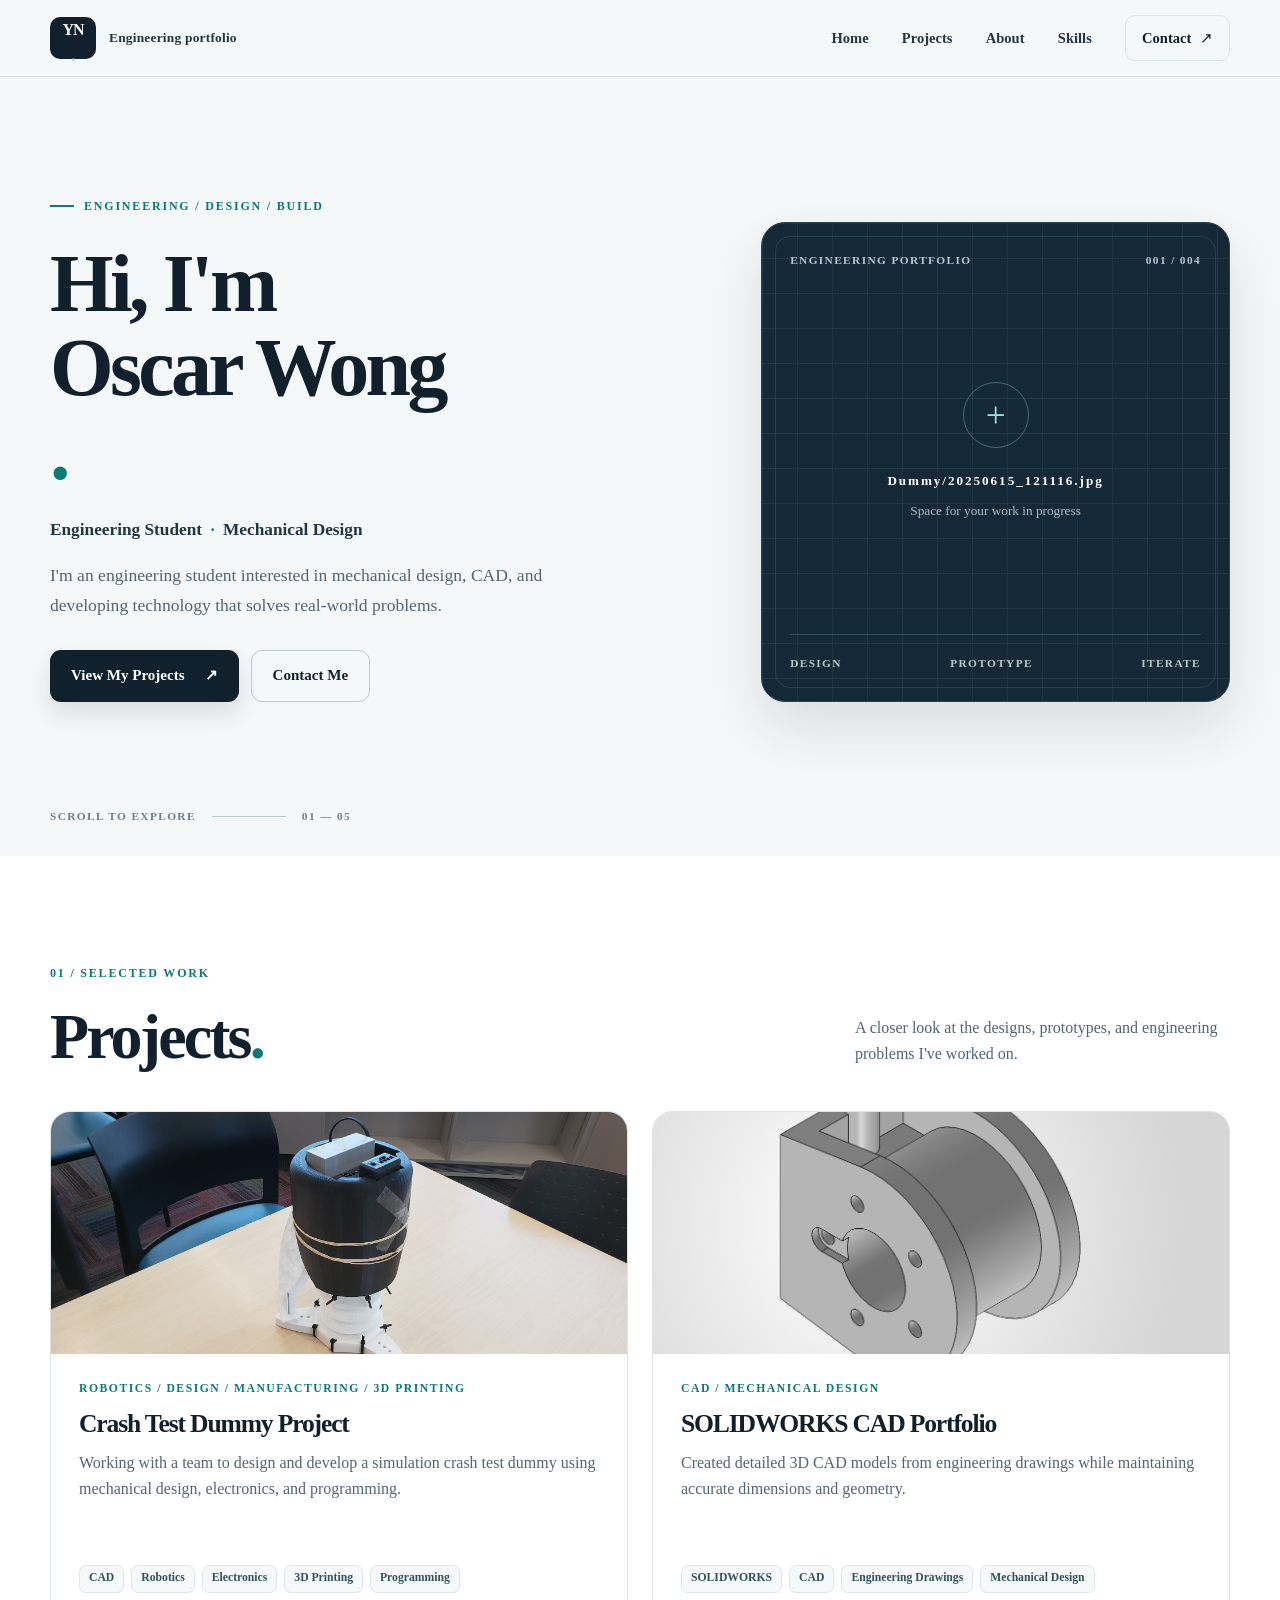
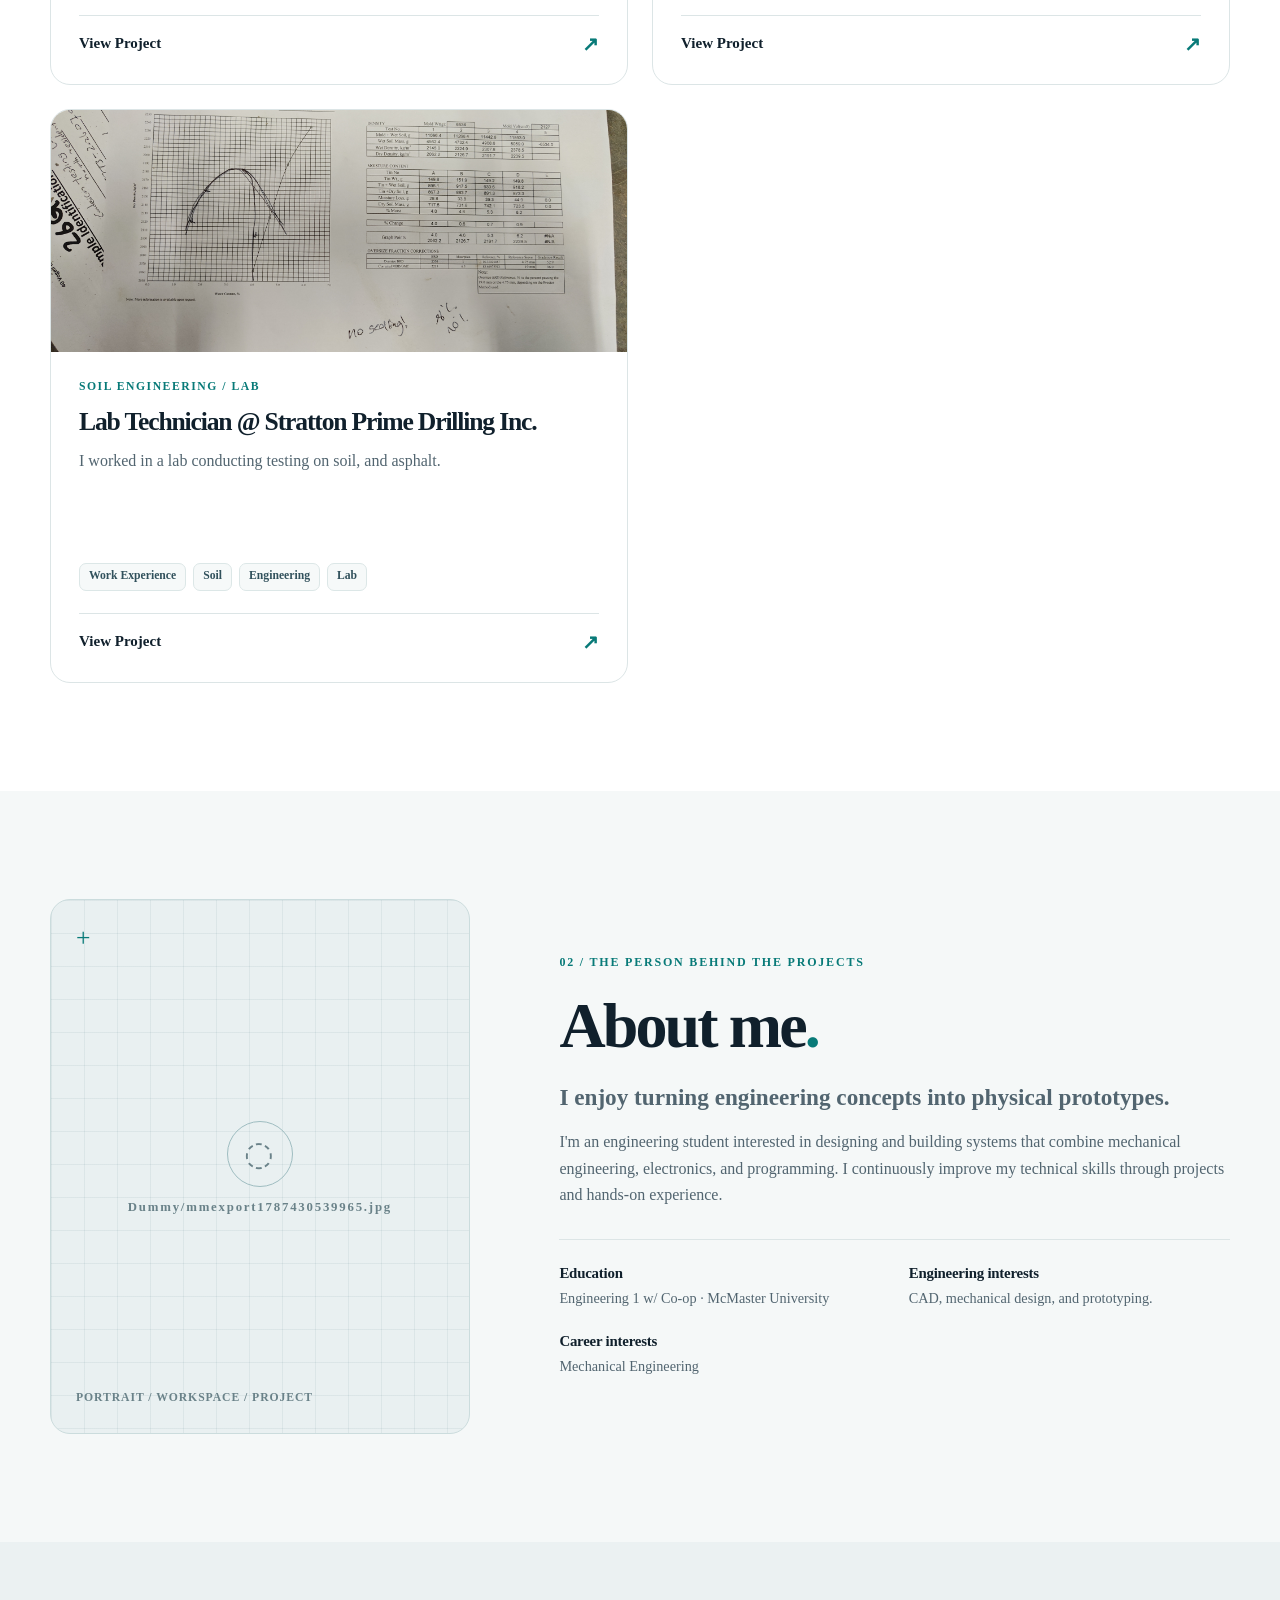
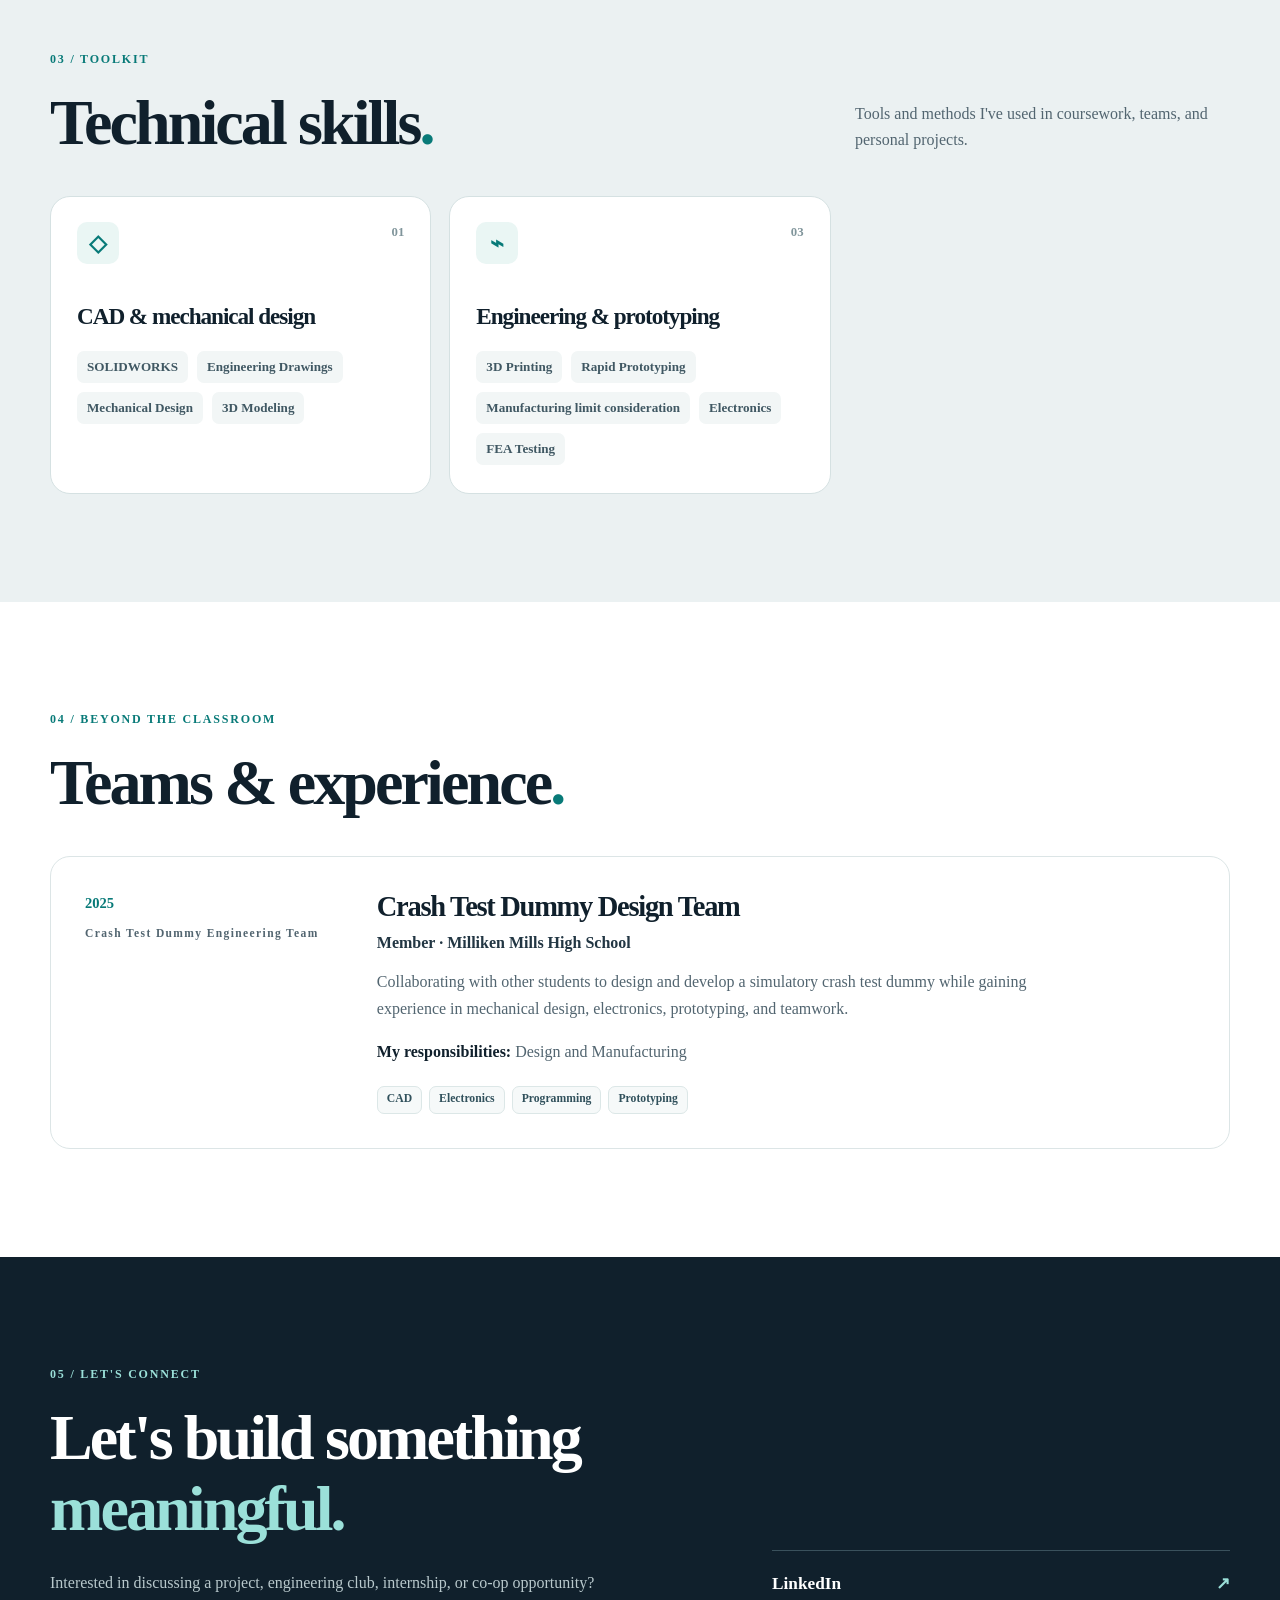
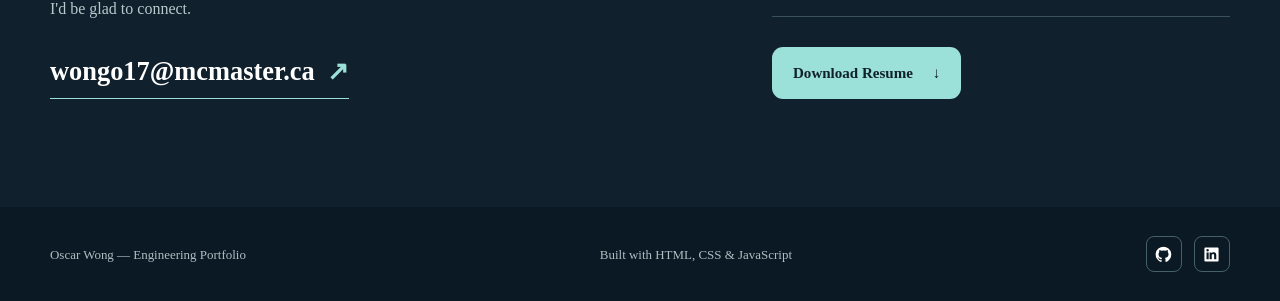
==== commit b901a24d: "yes" ====
--- a/index.html
+++ b/index.html
@@ -68,7 +68,7 @@
             <div class="visual-top"><span>ENGINEERING PORTFOLIO</span><span>001 / 004</span></div>
             <div class="visual-center">
               <span class="visual-plus" aria-hidden="true">+</span>
-              <strong>PHOTO / PROJECT IMAGE</strong>
+              <strong>Dummy/20250615_121116.jpg</strong>
               <span>Space for your work in progress</span>
             </div>
             <div class="visual-bottom"><span>DESIGN</span><span>PROTOTYPE</span><span>ITERATE</span></div>
@@ -94,7 +94,7 @@
         <div class="container about-grid">
           <div class="about-photo reveal" role="img" aria-label="Dummy/mmexport1787430539965.jpg">
             <span class="photo-corner" aria-hidden="true">+</span>
-            <div><span class="photo-icon" aria-hidden="true">◌</span><span>YOUR PHOTO</span></div>
+            <div><span class="photo-icon" aria-hidden="true">◌</span><span>Dummy/mmexport1787430539965.jpg</span></div>
             <small>Portrait / workspace / project</small>
           </div>
           <div class="about-content reveal">
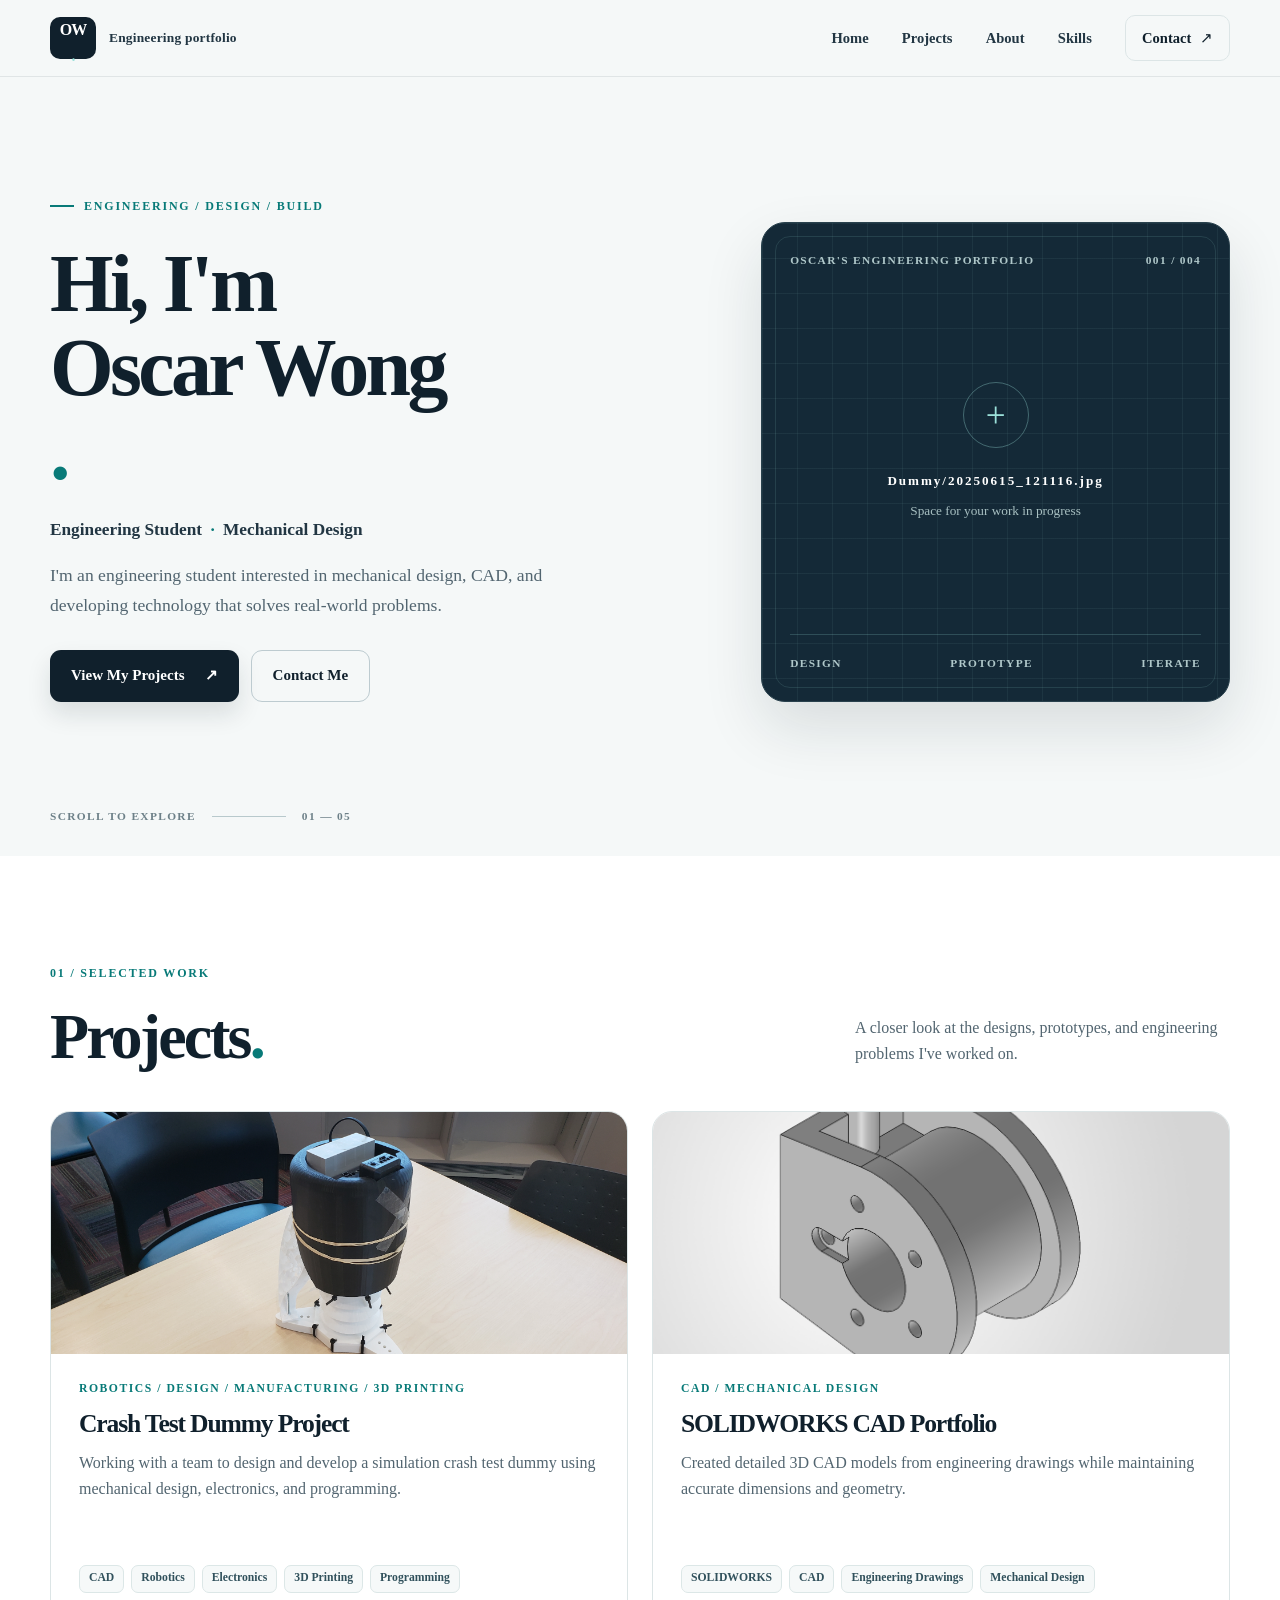
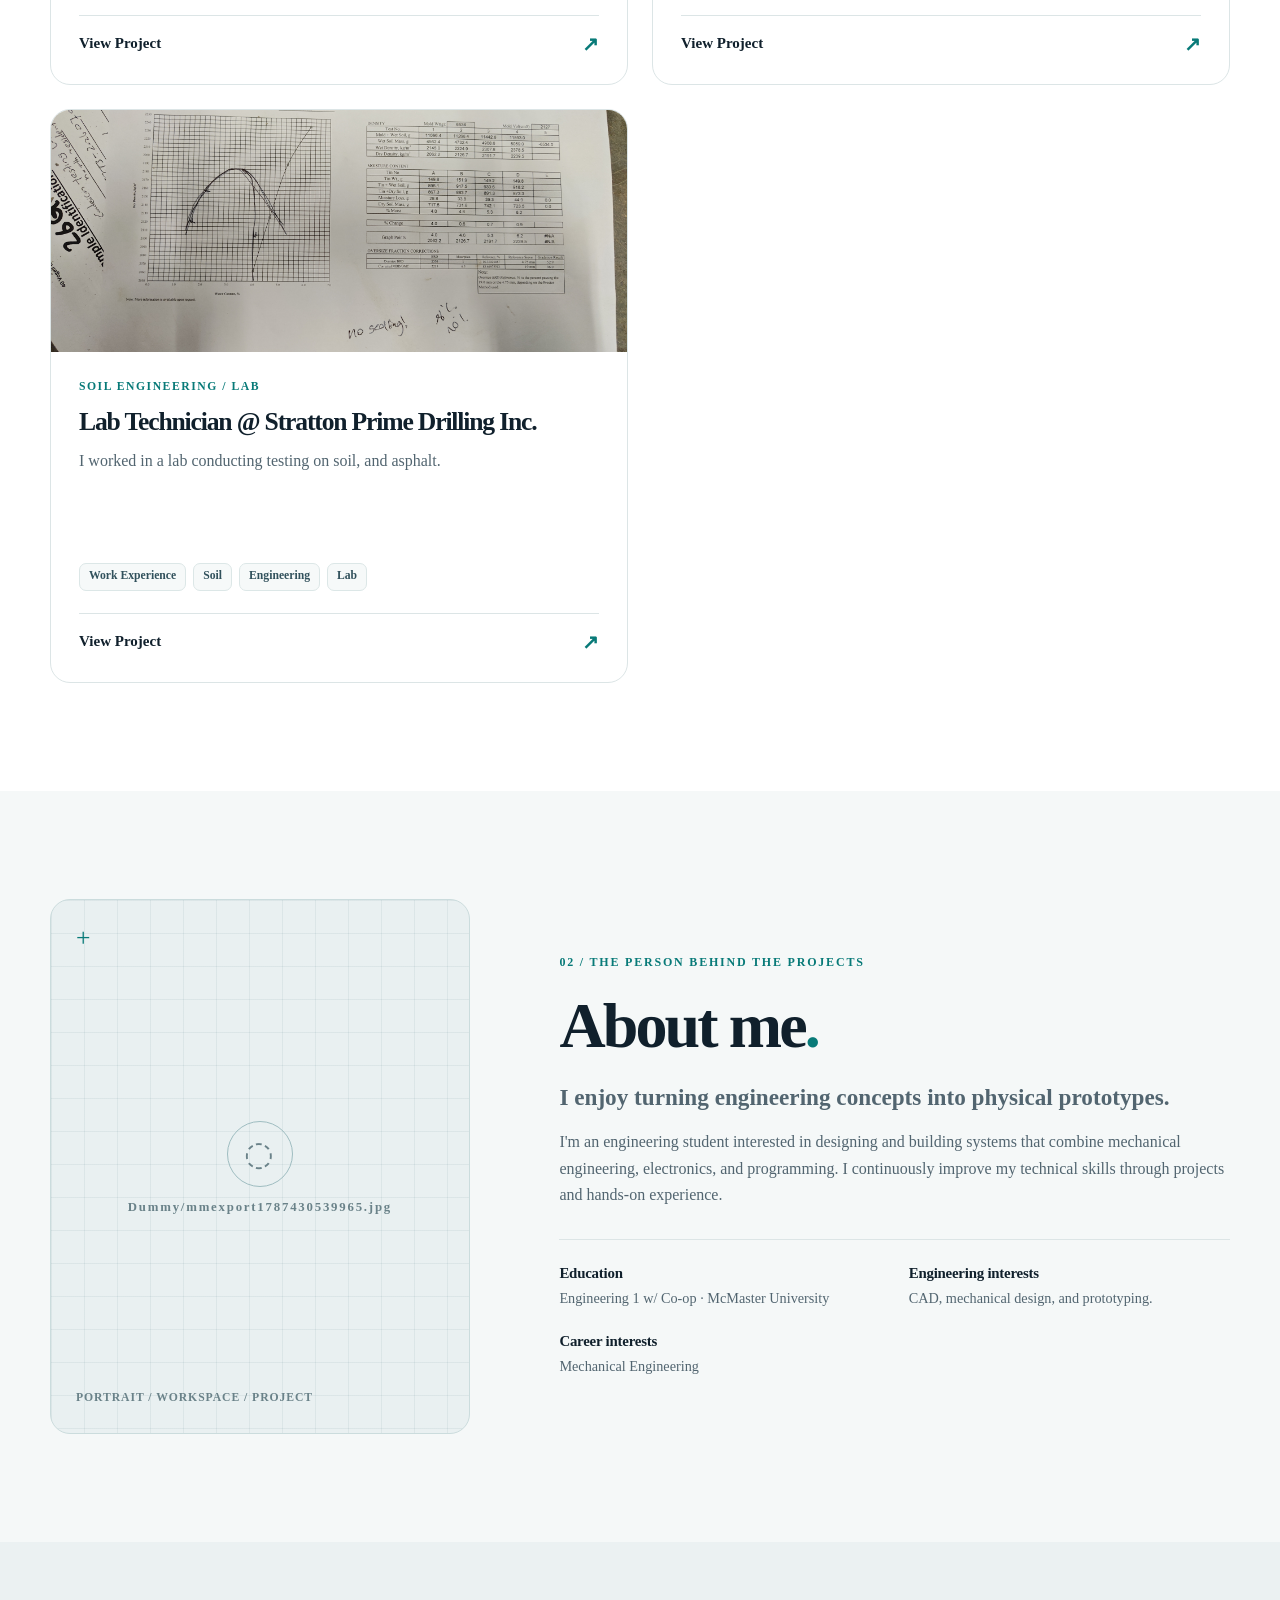
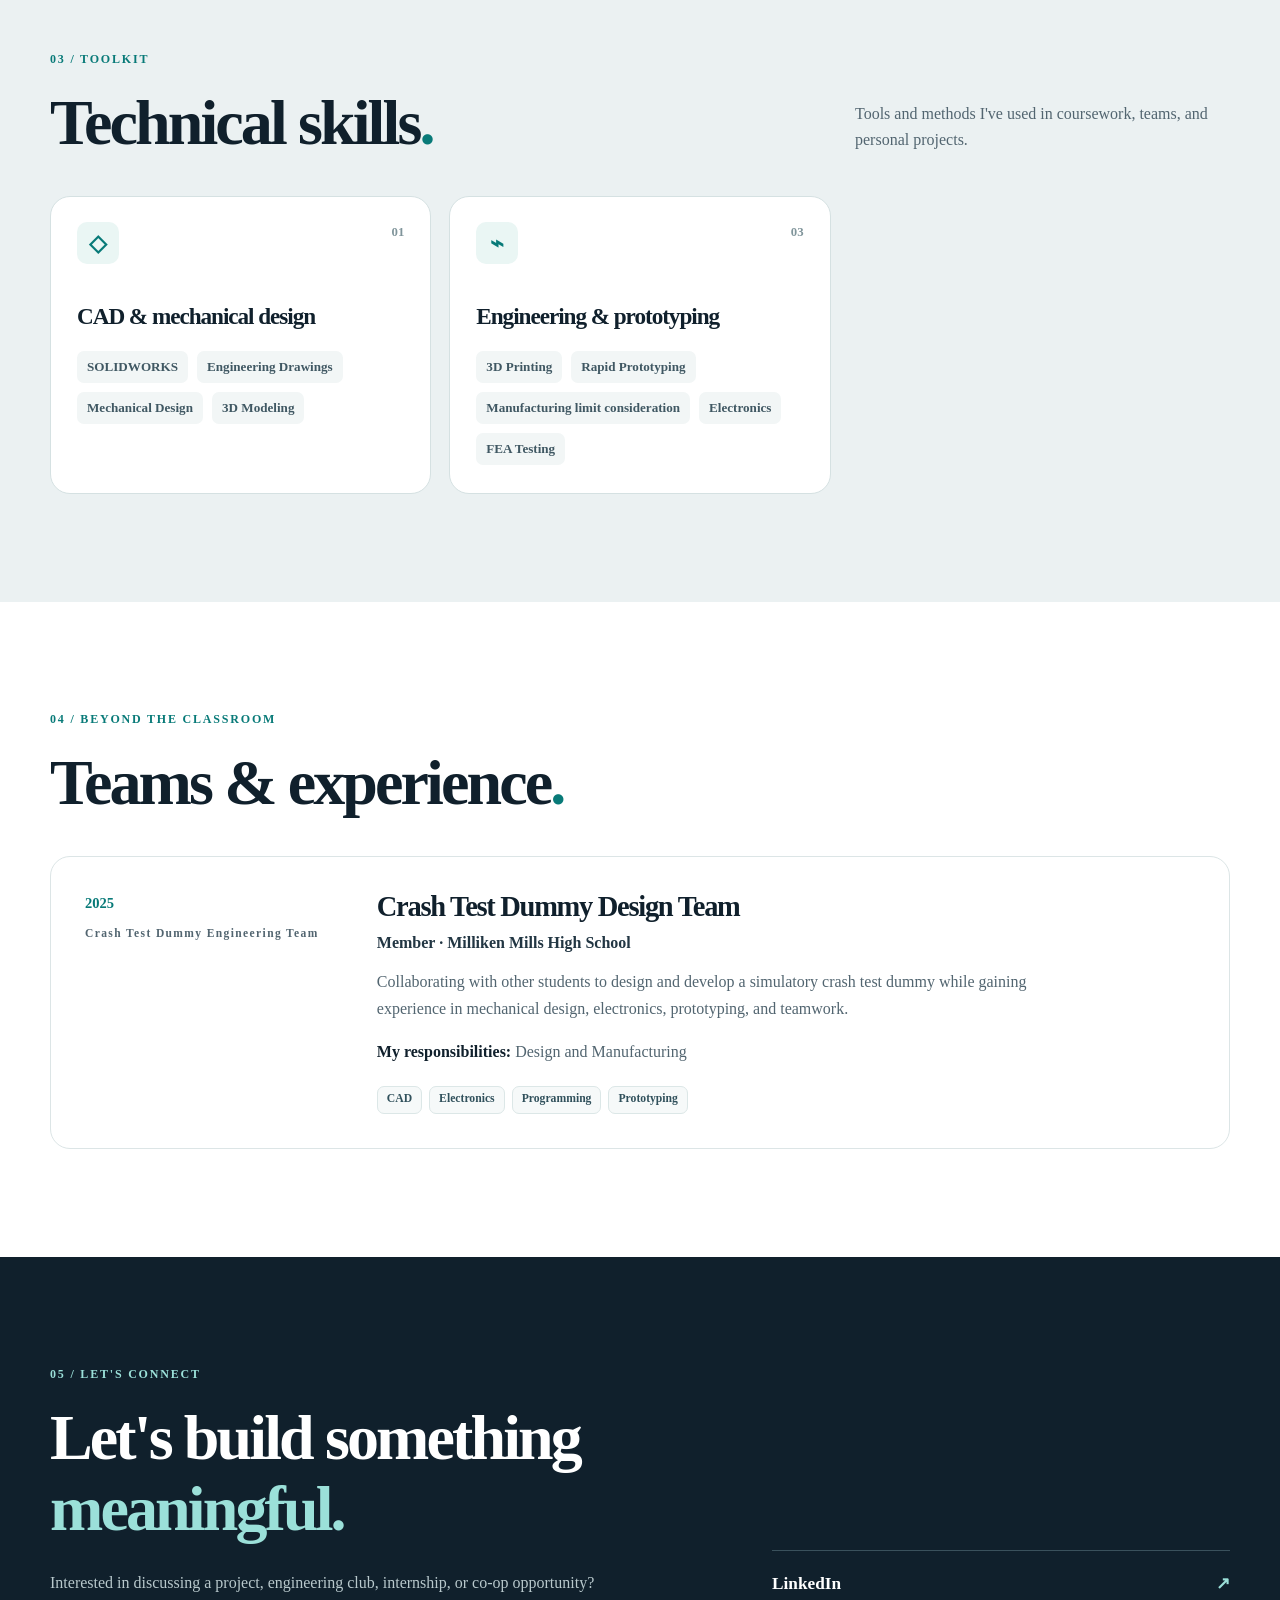
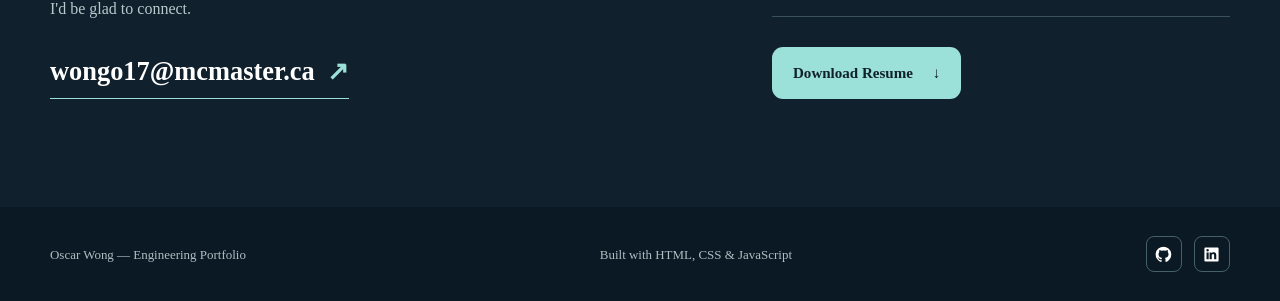
==== commit 6d1c5d30: "f" ====
--- a/index.html
+++ b/index.html
@@ -21,7 +21,7 @@
       <div class="container nav-shell">
         <!-- Replace YN with your initials, and the accessible label with your name. -->
         <a class="brand" href="#home" aria-label="[Your Name], home">
-          <span class="brand-mark">YN<span>.</span></span>
+          <span class="brand-mark">OW<span>.</span></span>
           <span class="brand-label">Engineering portfolio</span>
         </a>
 
@@ -65,7 +65,7 @@
 
           <!-- Replace this placeholder with a professional photo or project image later. -->
           <div class="hero-visual reveal" role="img" aria-label="Dummy/20250615_121116.jpg">
-            <div class="visual-top"><span>ENGINEERING PORTFOLIO</span><span>001 / 004</span></div>
+            <div class="visual-top"><span>OSCAR'S ENGINEERING PORTFOLIO</span><span>001 / 004</span></div>
             <div class="visual-center">
               <span class="visual-plus" aria-hidden="true">+</span>
               <strong>Dummy/20250615_121116.jpg</strong>
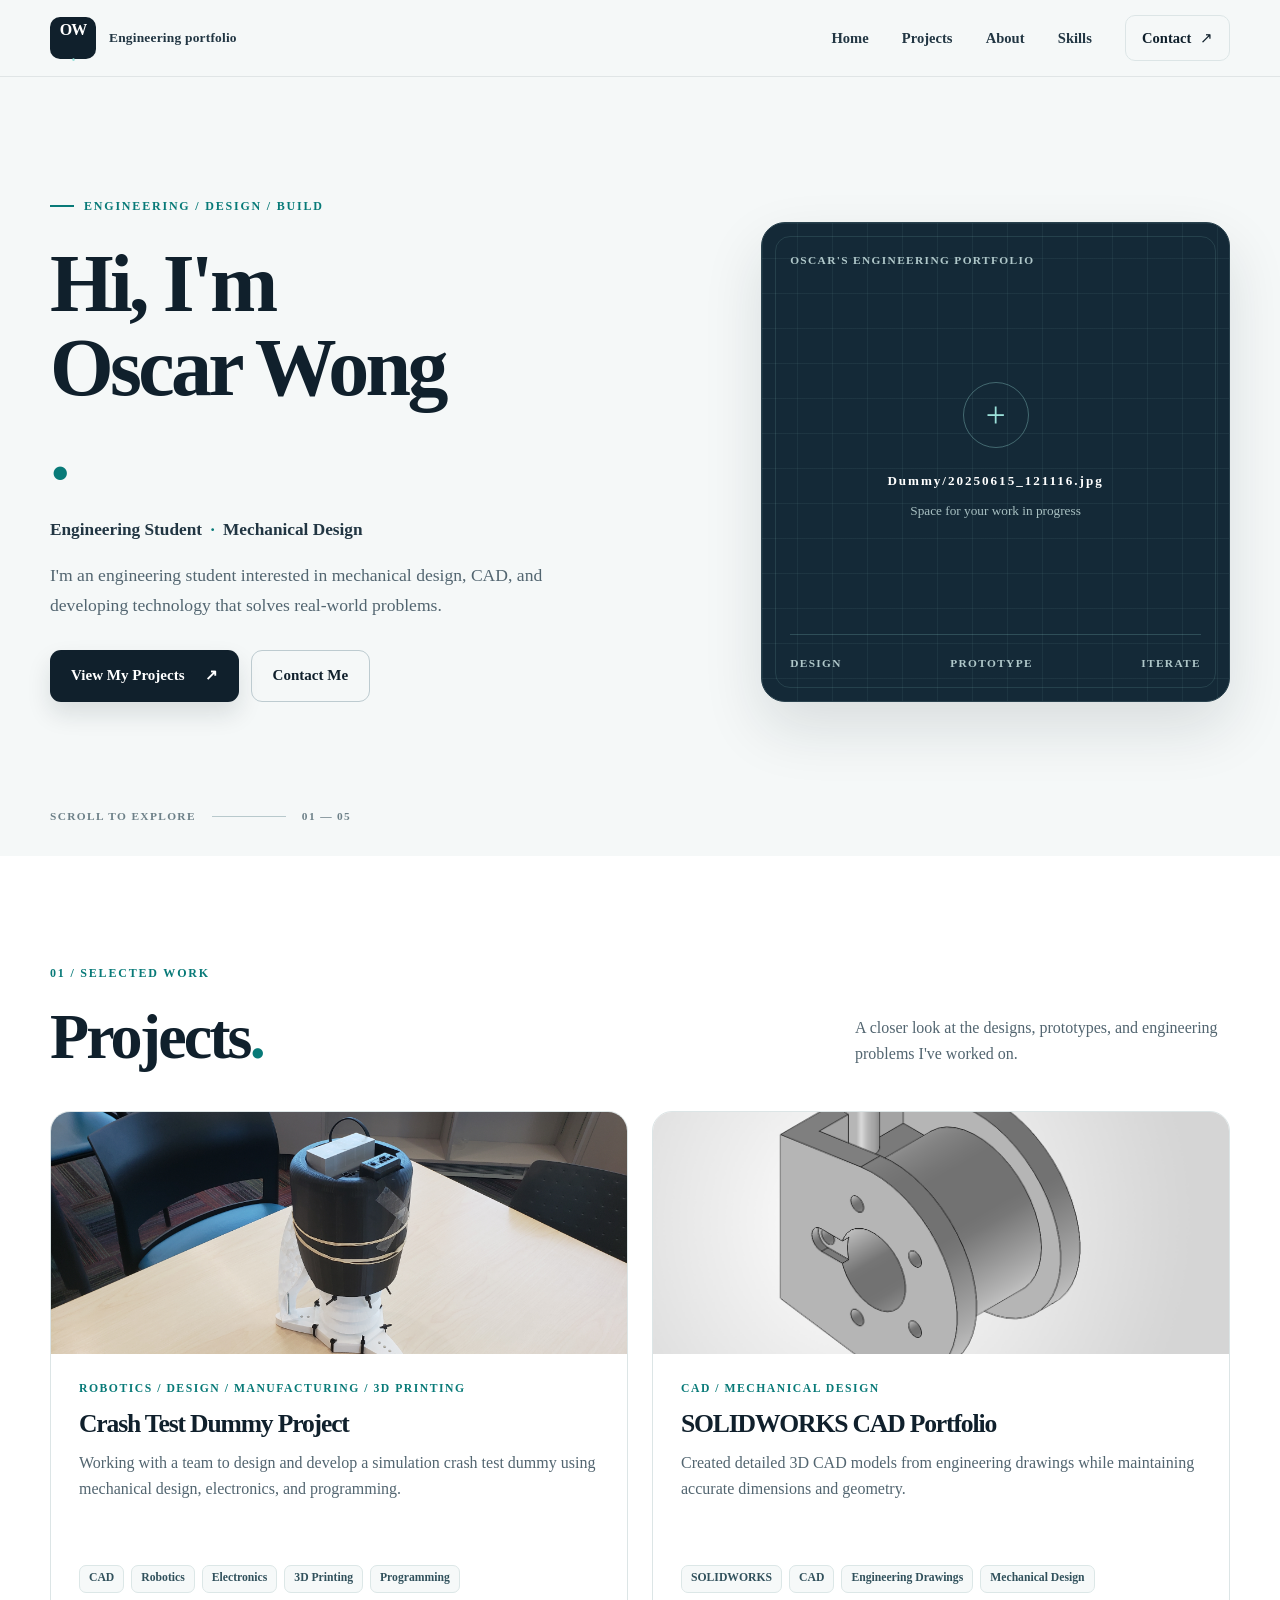
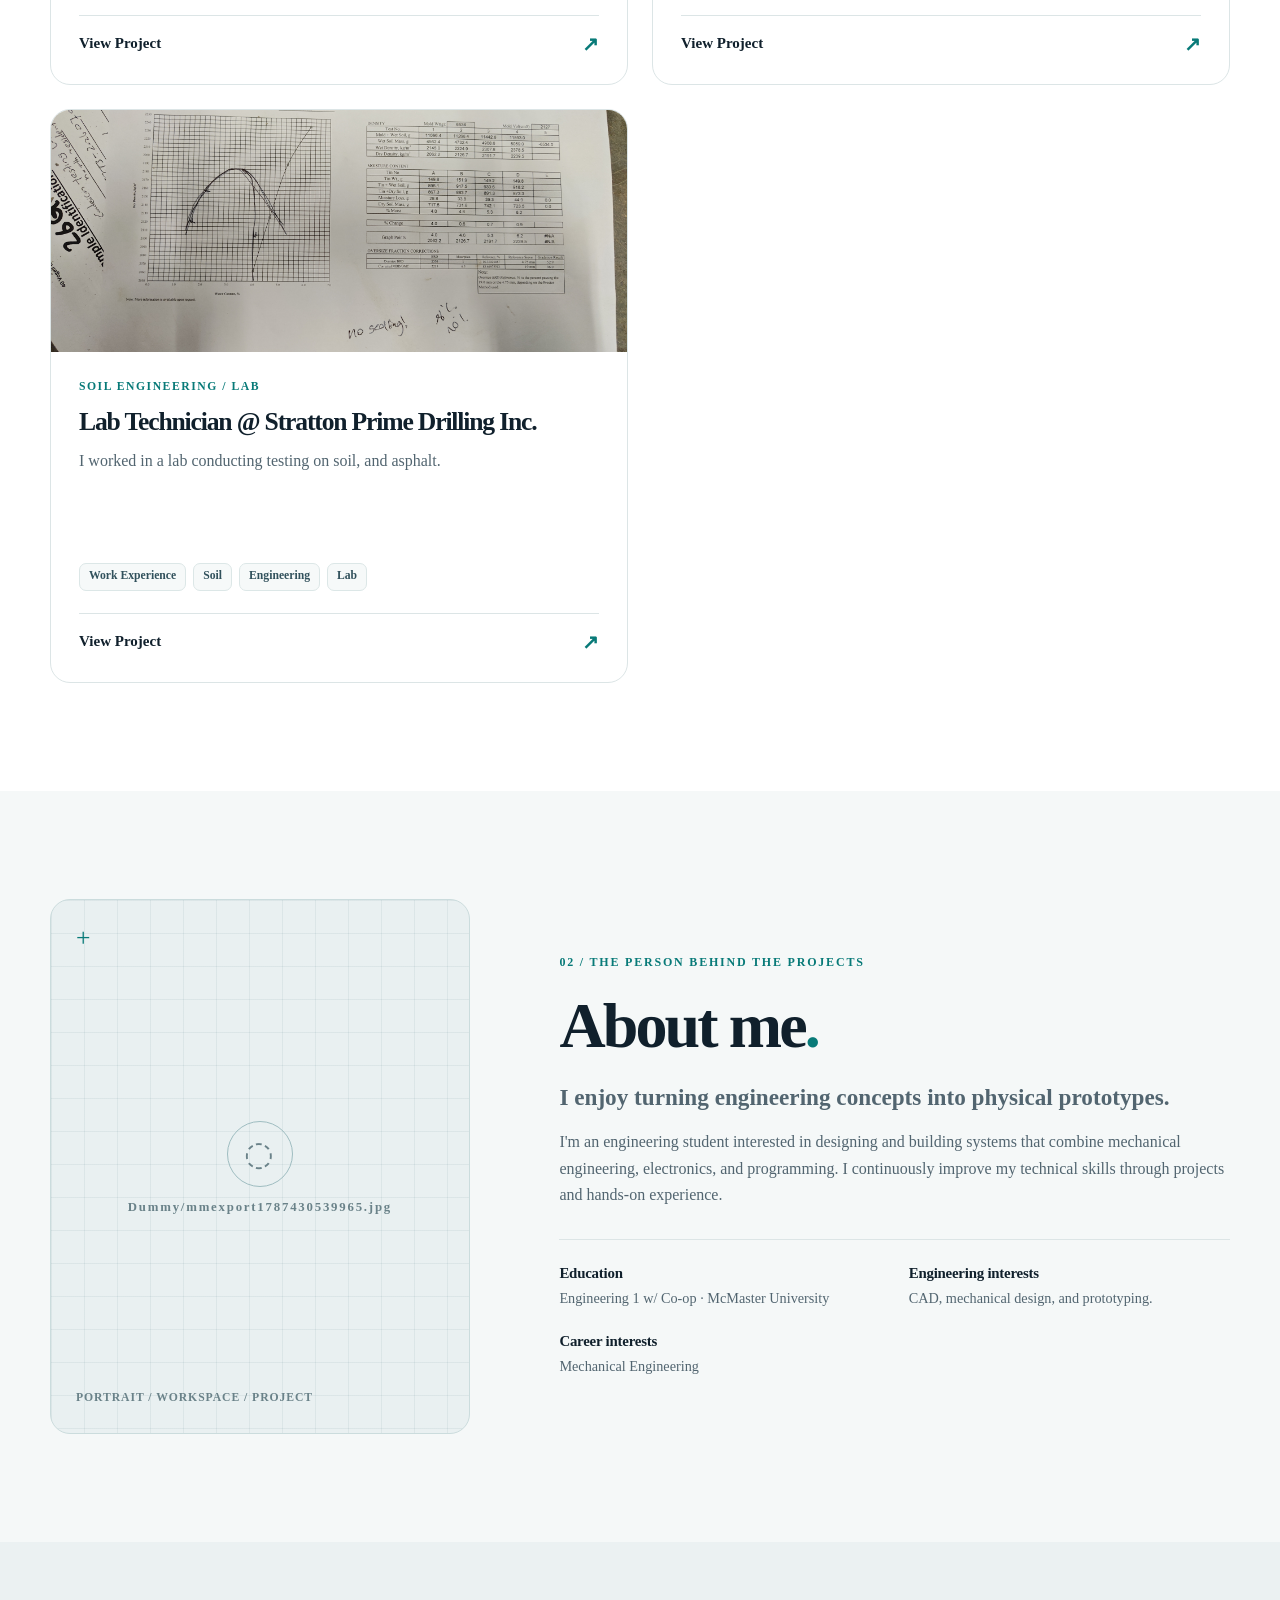
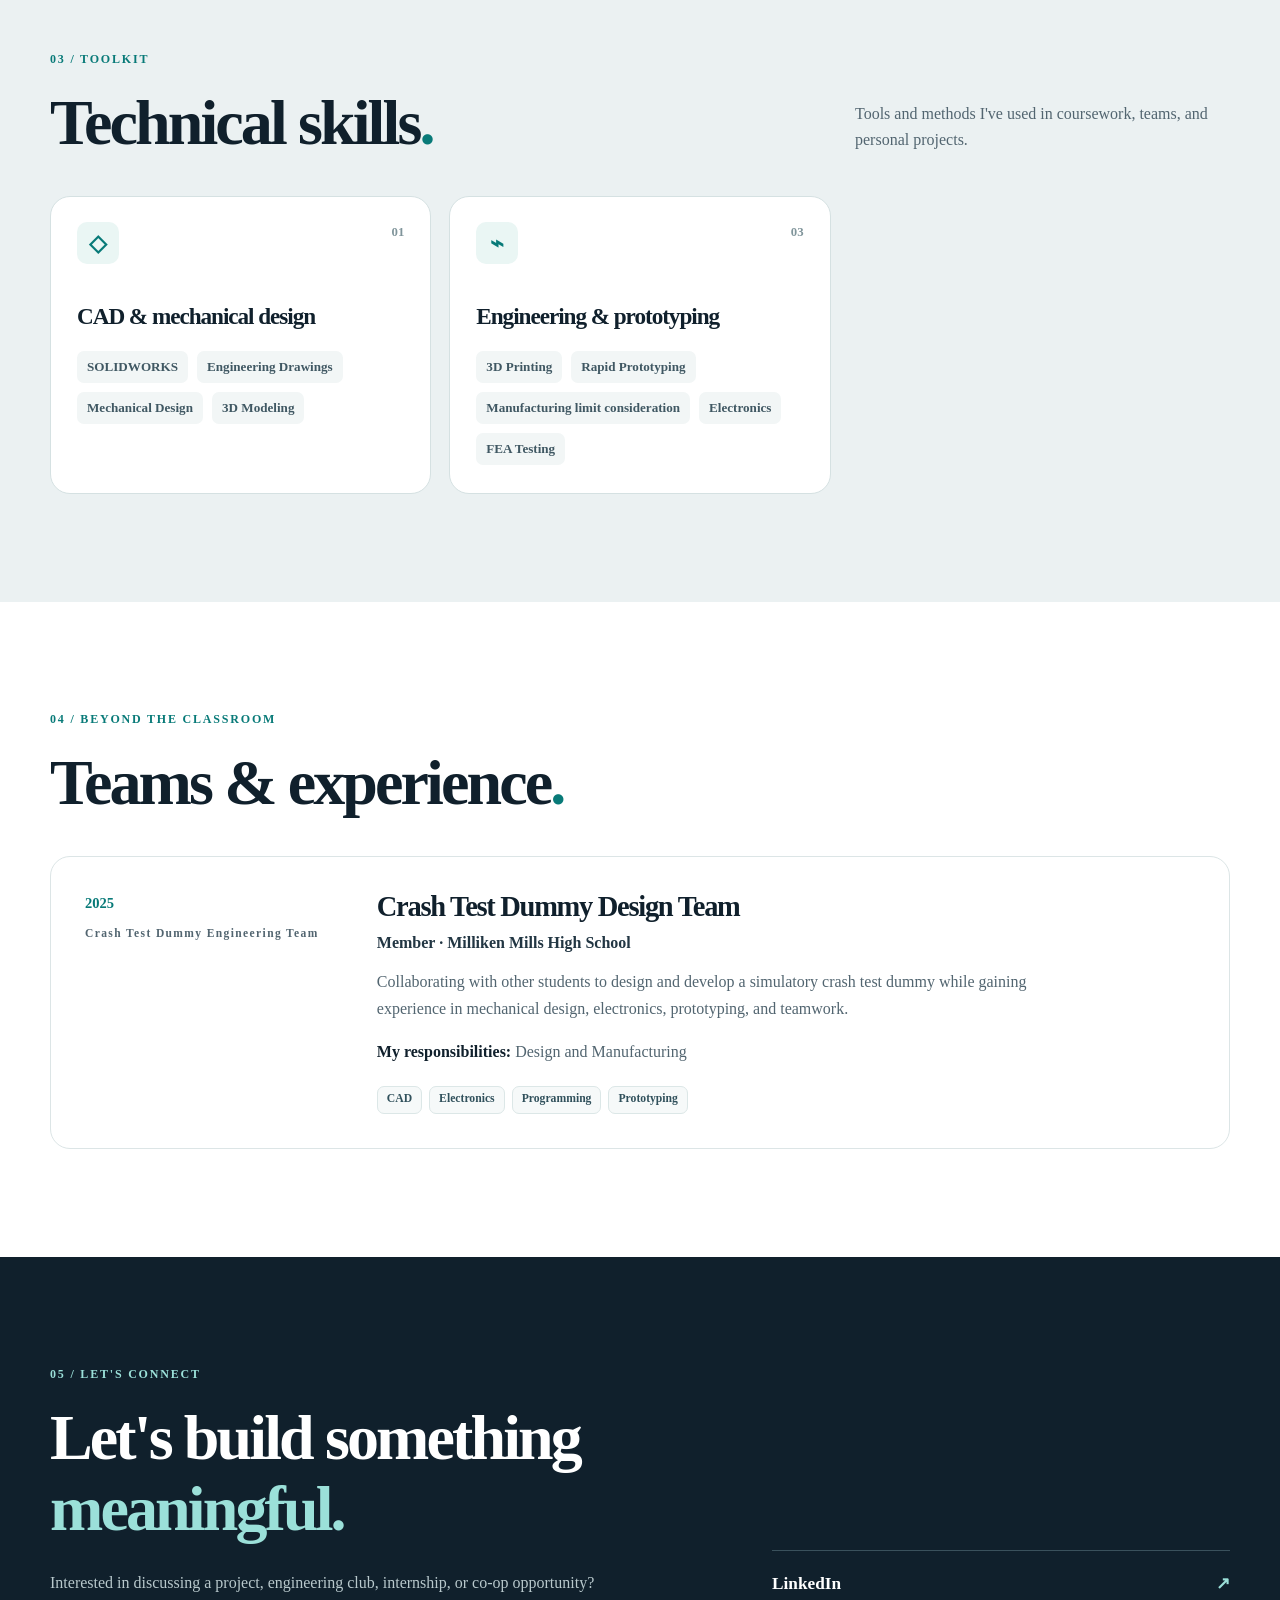
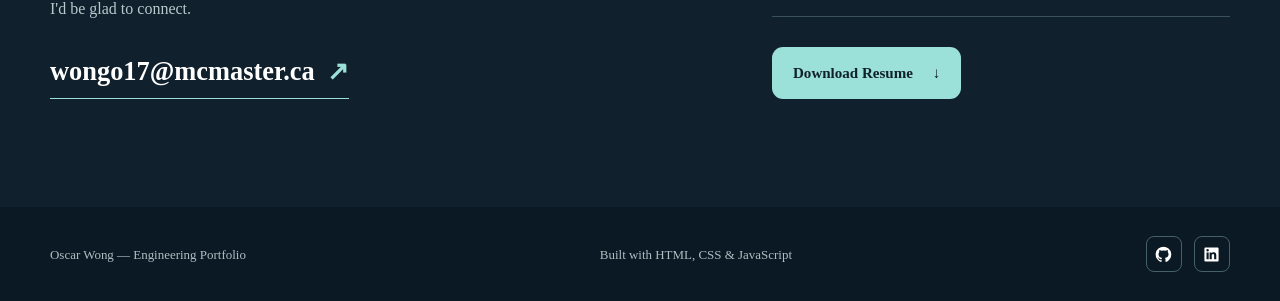
==== commit e5f14c5c: "r" ====
--- a/index.html
+++ b/index.html
@@ -65,7 +65,7 @@
 
           <!-- Replace this placeholder with a professional photo or project image later. -->
           <div class="hero-visual reveal" role="img" aria-label="Dummy/20250615_121116.jpg">
-            <div class="visual-top"><span>OSCAR'S ENGINEERING PORTFOLIO</span><span>001 / 004</span></div>
+            <div class="visual-top"><span>OSCAR'S ENGINEERING PORTFOLIO</span></div>
             <div class="visual-center">
               <span class="visual-plus" aria-hidden="true">+</span>
               <strong>Dummy/20250615_121116.jpg</strong>
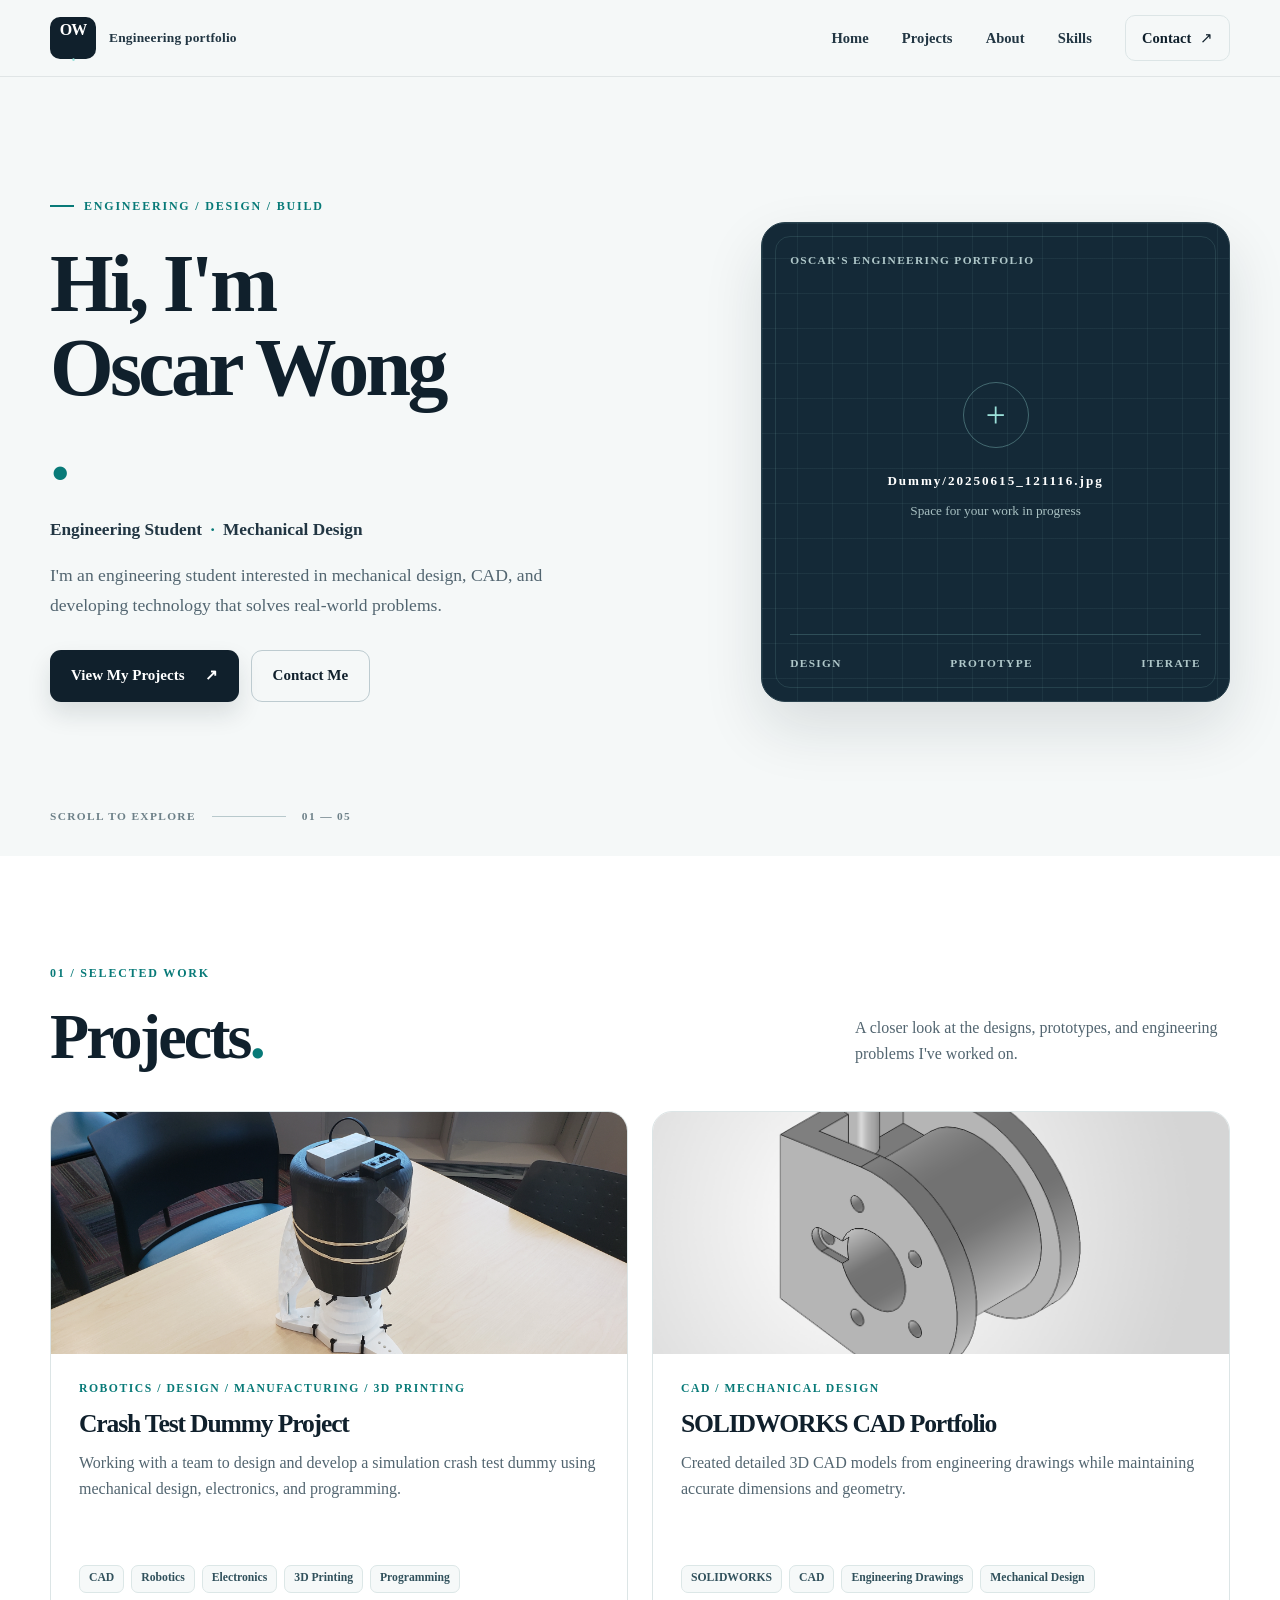
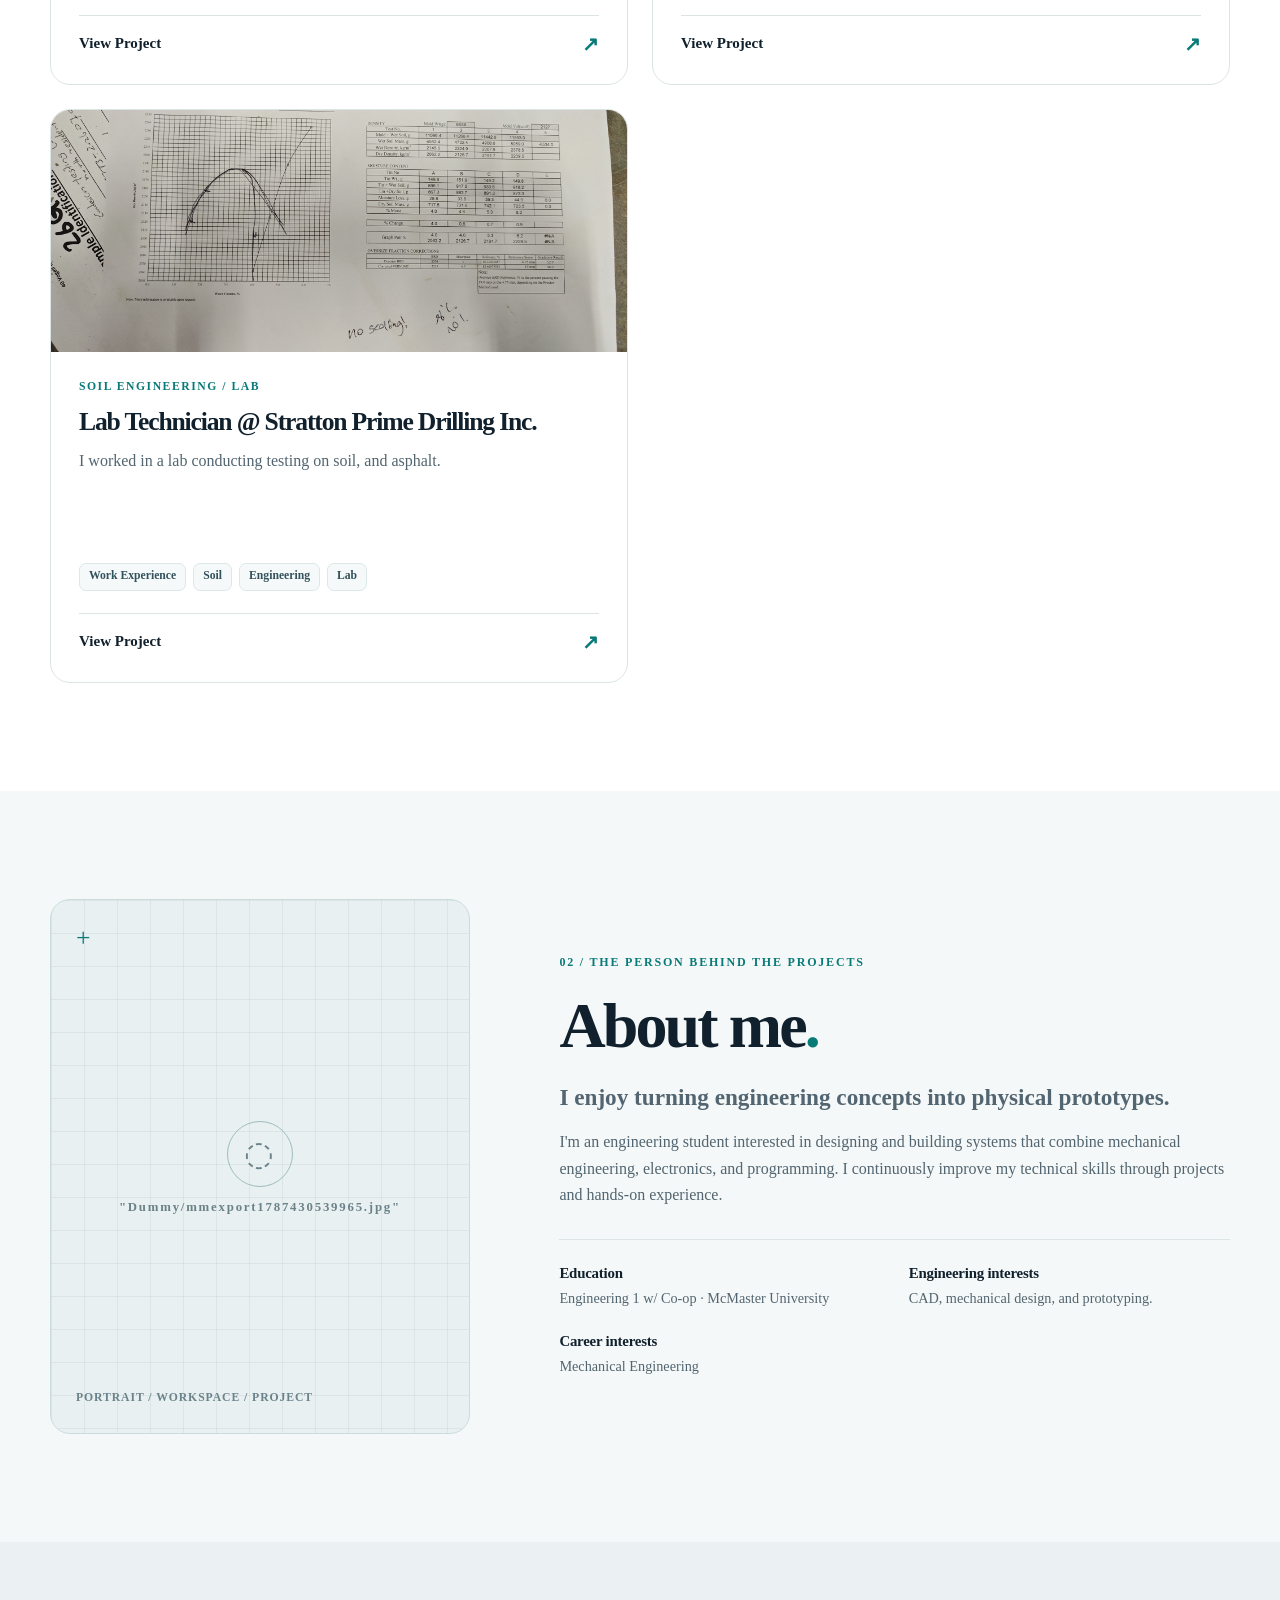
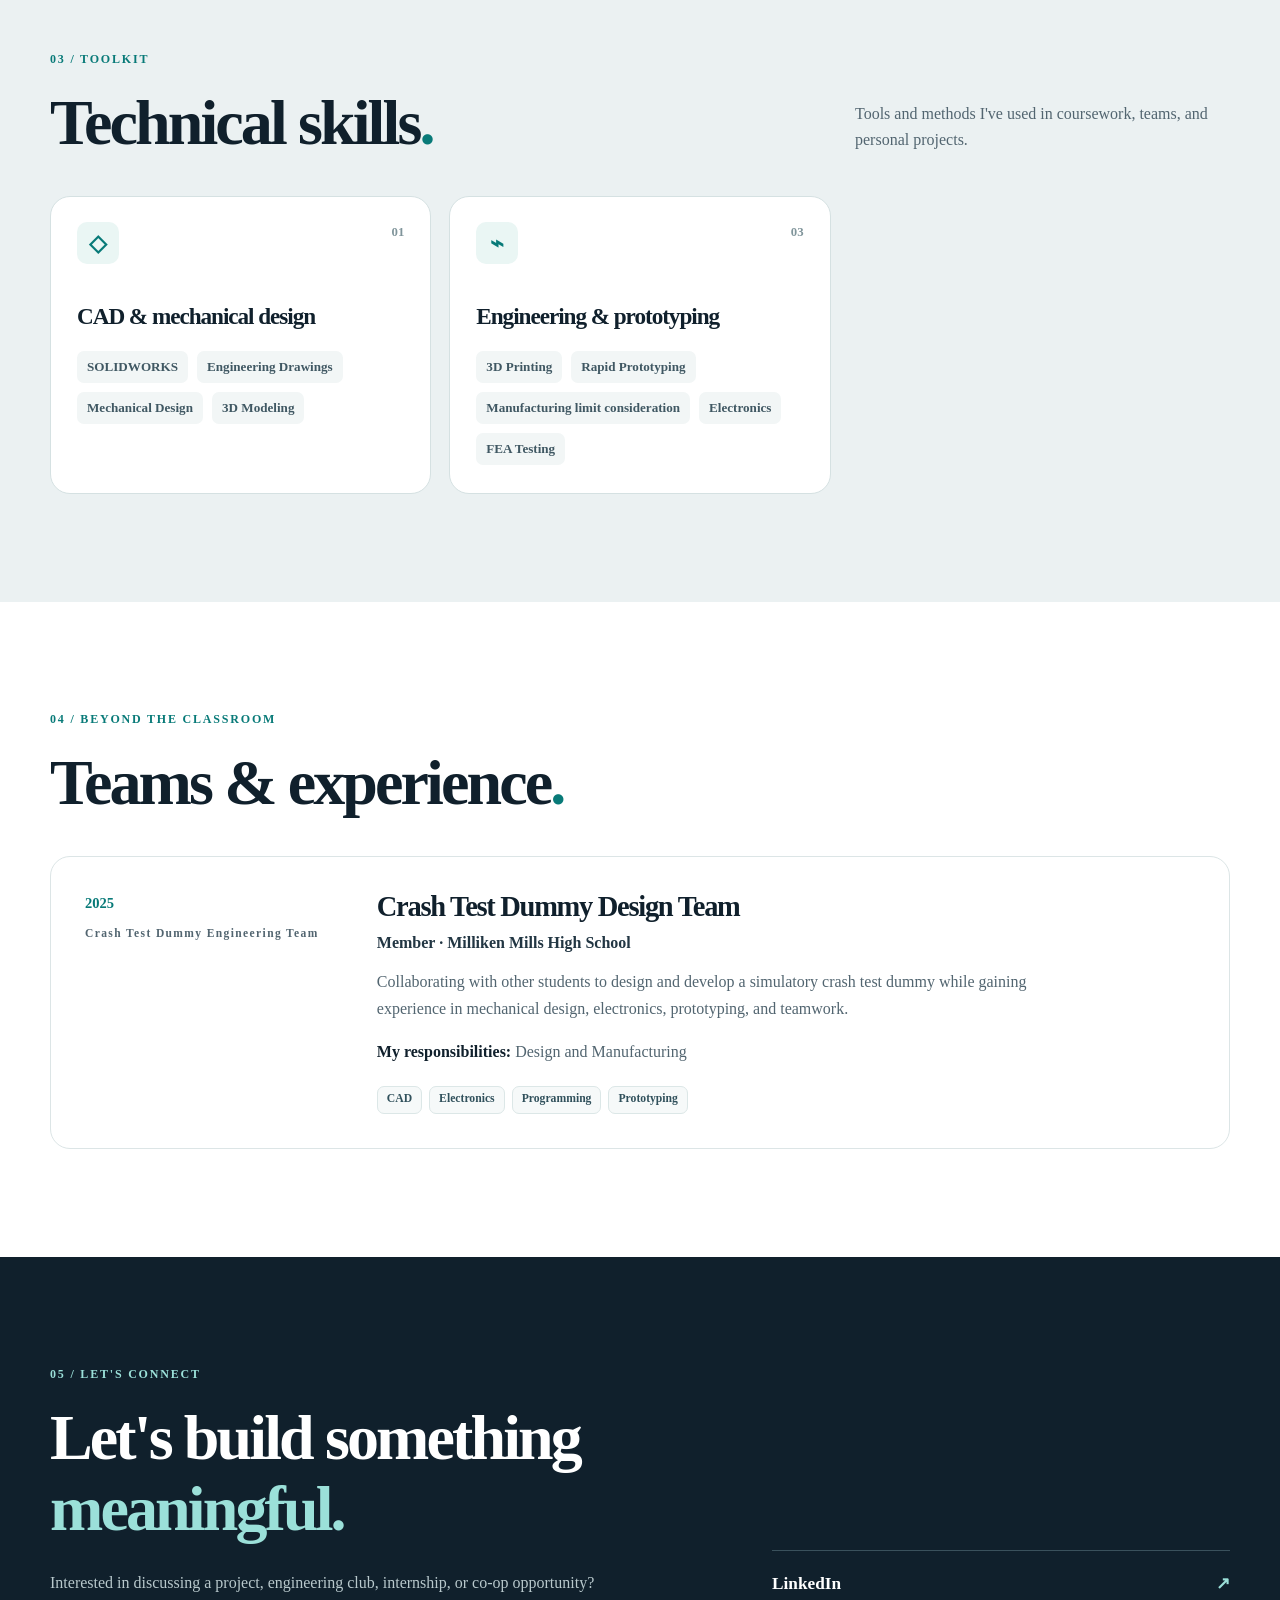
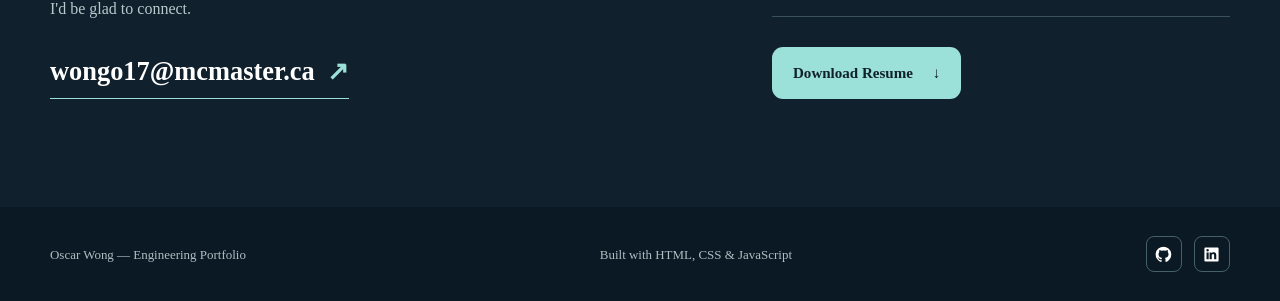
==== commit 95ec66cc: "t" ====
--- a/index.html
+++ b/index.html
@@ -94,7 +94,7 @@
         <div class="container about-grid">
           <div class="about-photo reveal" role="img" aria-label="Dummy/mmexport1787430539965.jpg">
             <span class="photo-corner" aria-hidden="true">+</span>
-            <div><span class="photo-icon" aria-hidden="true">◌</span><span>Dummy/mmexport1787430539965.jpg</span></div>
+            <div><span class="photo-icon" aria-hidden="true">◌</span><span>"Dummy/mmexport1787430539965.jpg"</span></div>
             <small>Portrait / workspace / project</small>
           </div>
           <div class="about-content reveal">
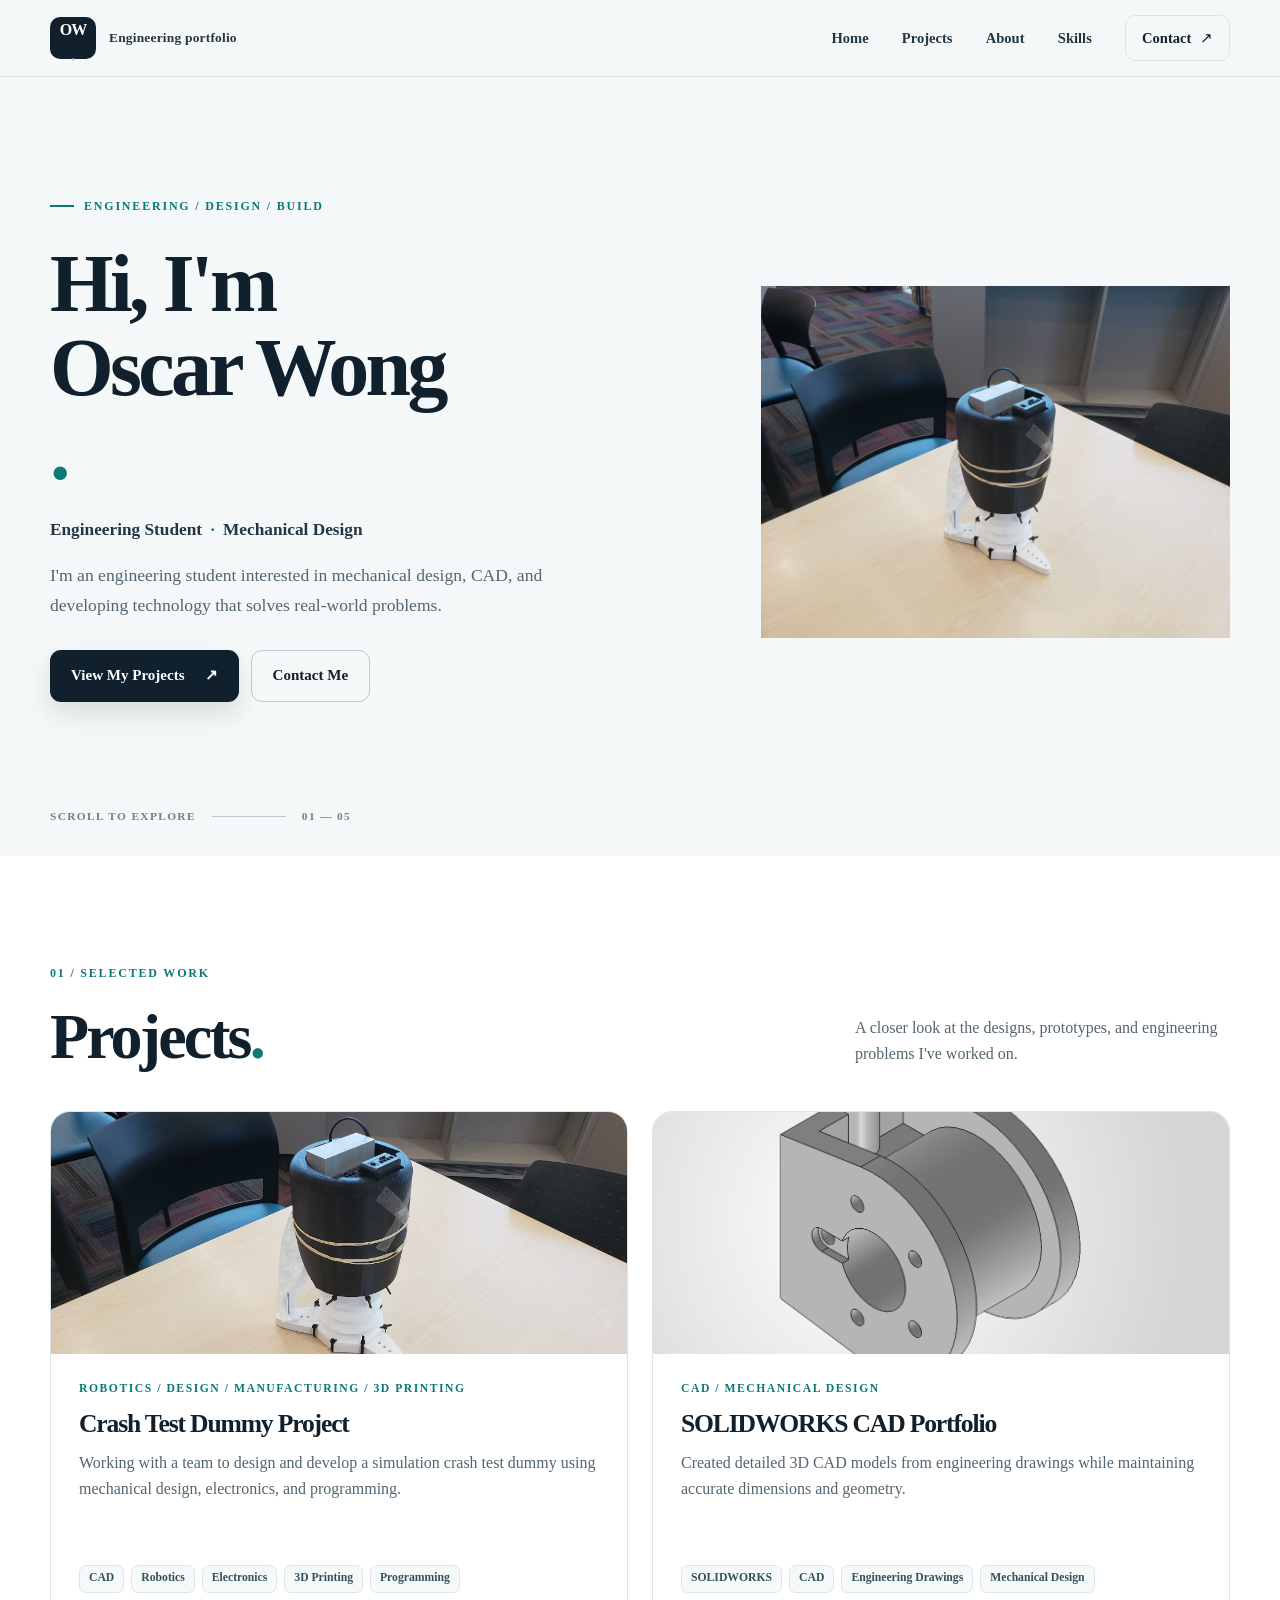
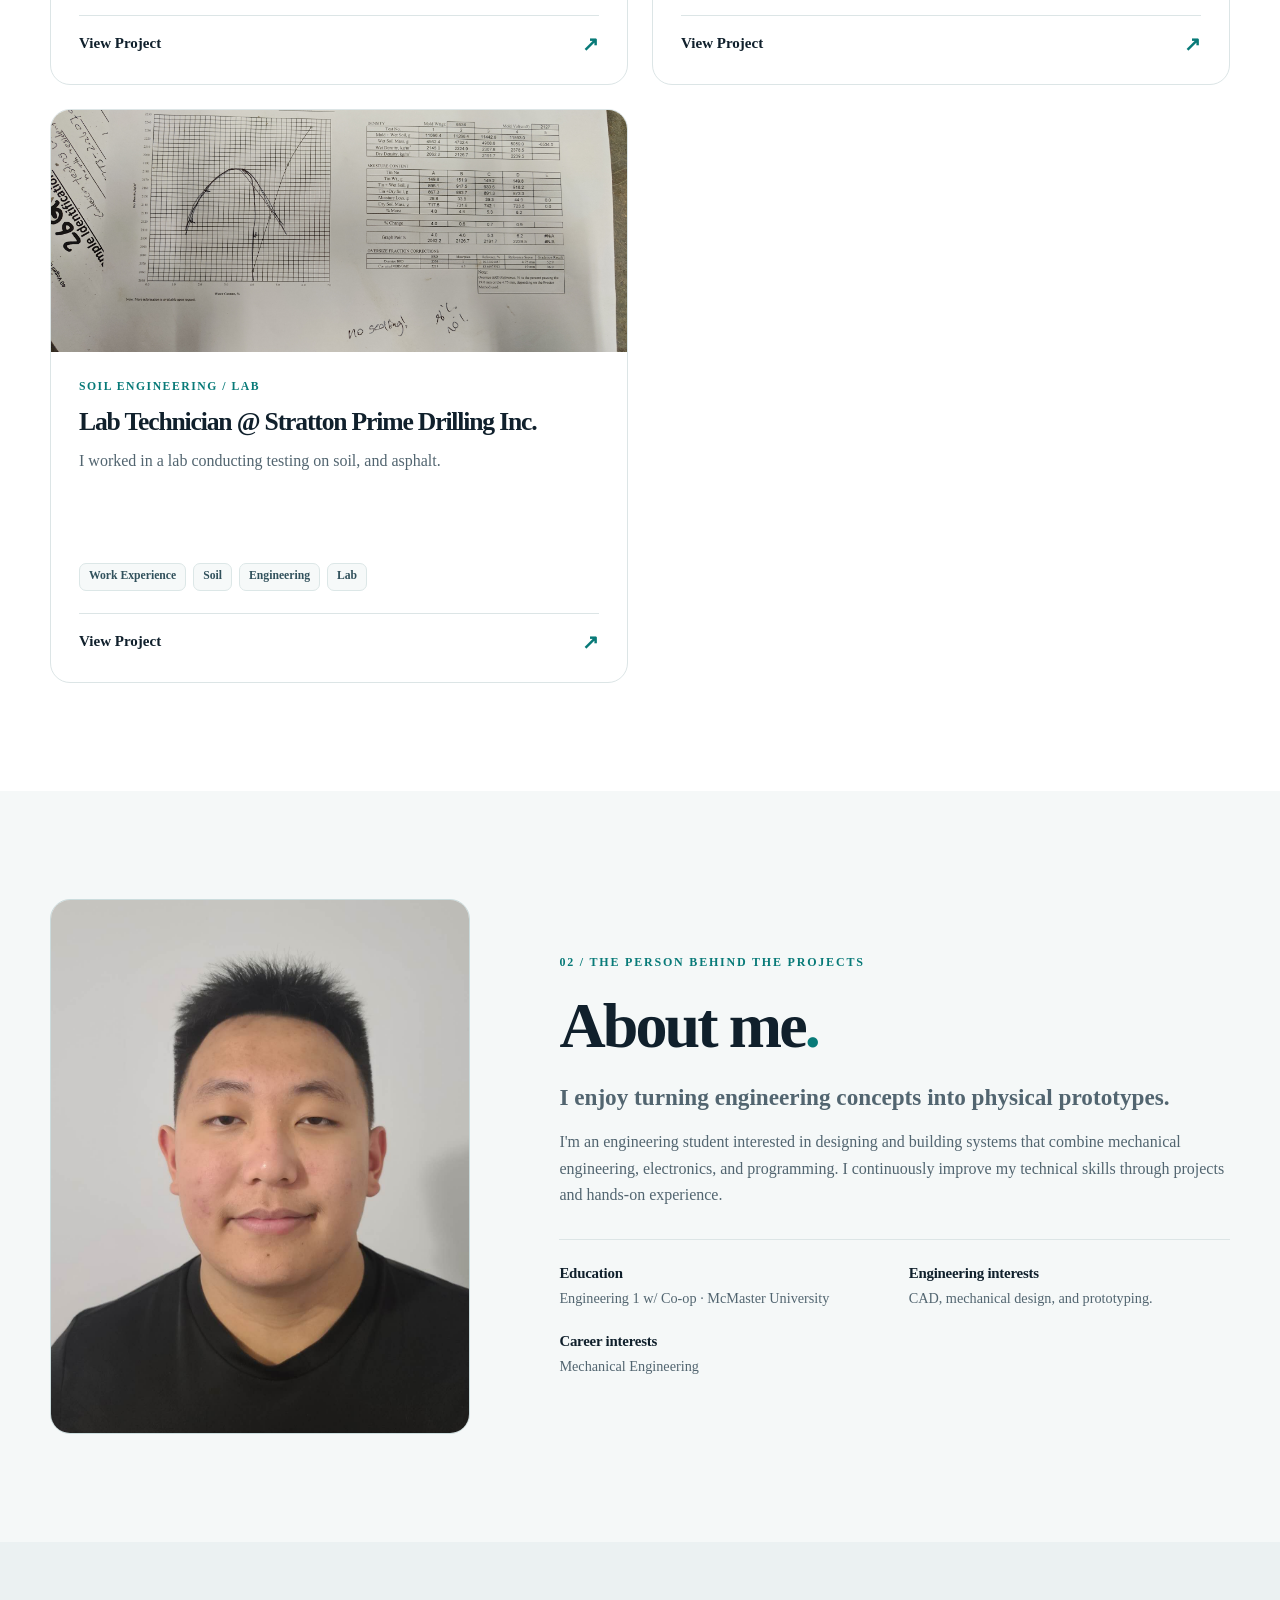
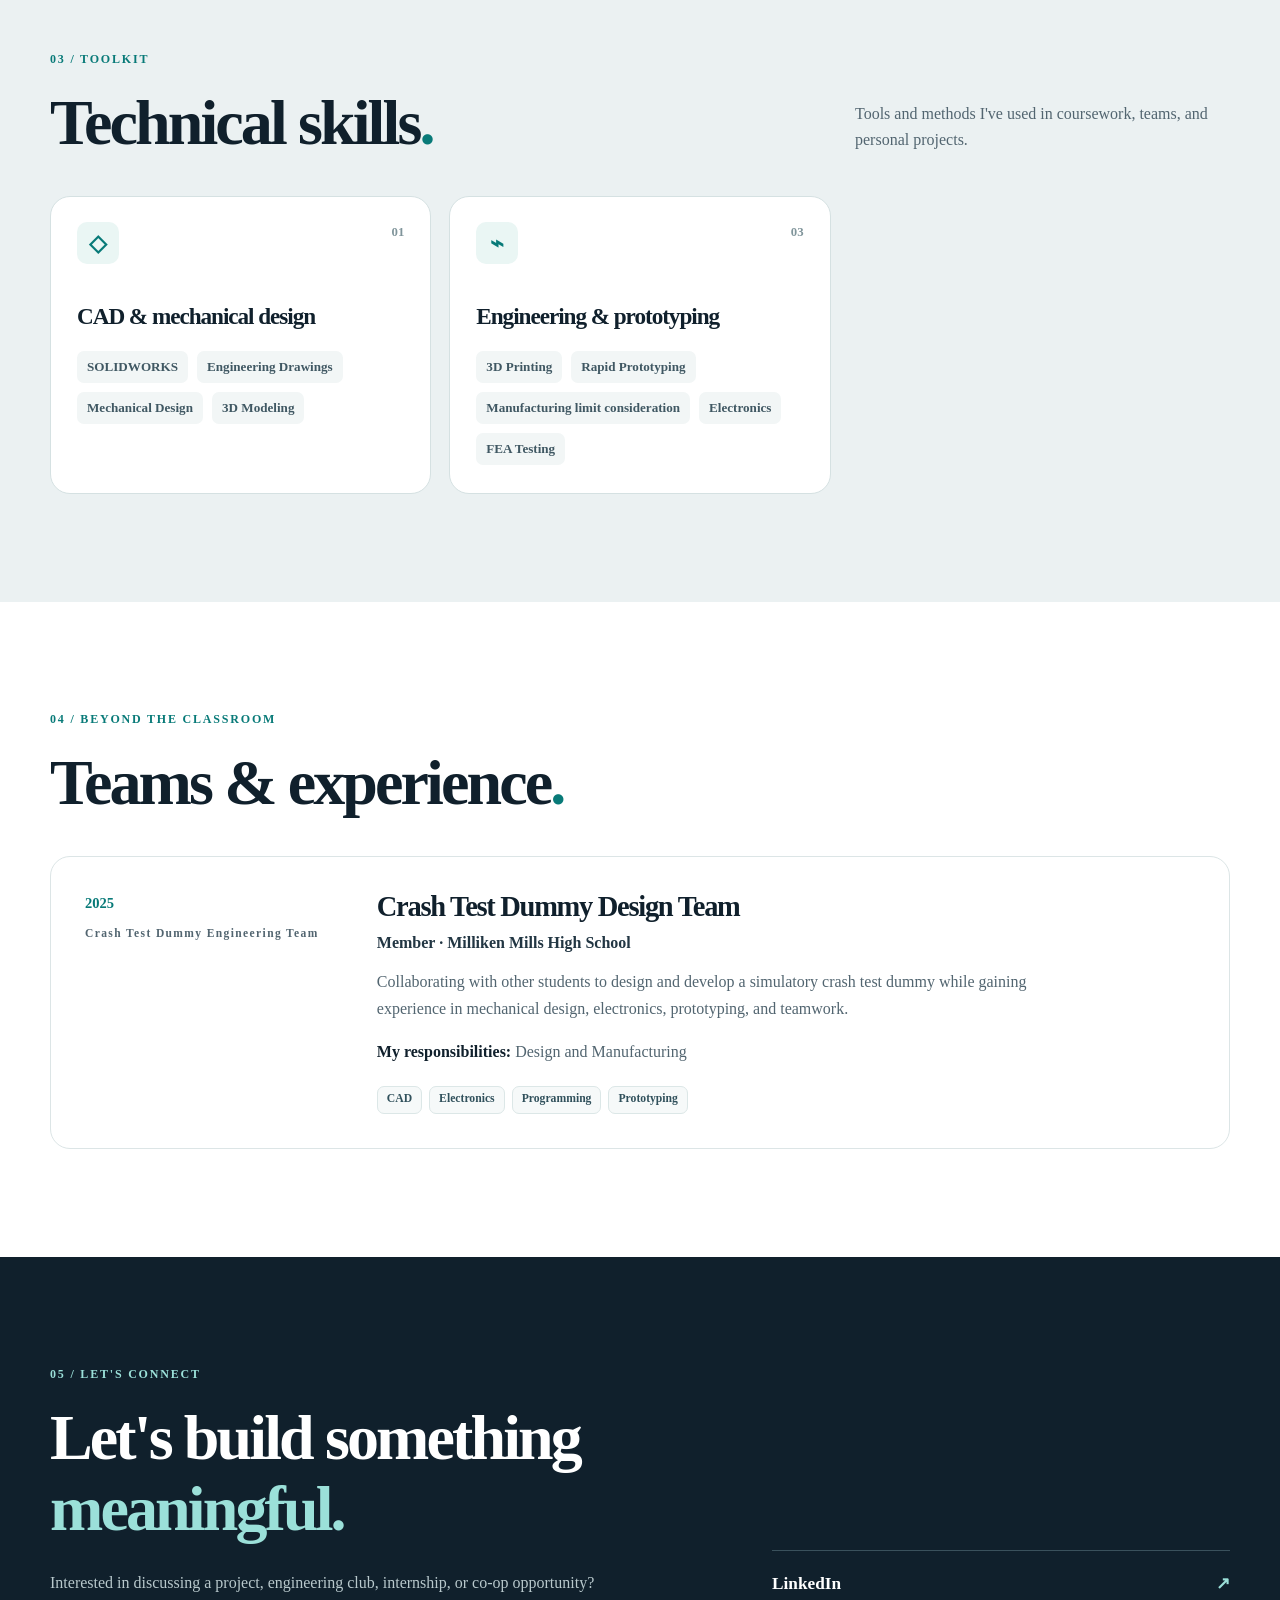
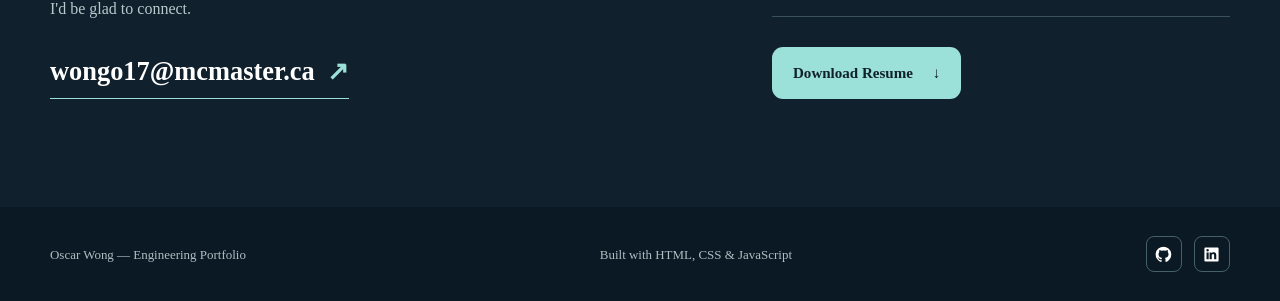
==== commit 0f8c9210: "f" ====
--- a/index.html
+++ b/index.html
@@ -64,15 +64,11 @@
           </div>
 
           <!-- Replace this placeholder with a professional photo or project image later. -->
-          <div class="hero-visual reveal" role="img" aria-label="Dummy/20250615_121116.jpg">
-            <div class="visual-top"><span>OSCAR'S ENGINEERING PORTFOLIO</span></div>
-            <div class="visual-center">
-              <span class="visual-plus" aria-hidden="true">+</span>
-              <strong>Dummy/20250615_121116.jpg</strong>
-              <span>Space for your work in progress</span>
-            </div>
-            <div class="visual-bottom"><span>DESIGN</span><span>PROTOTYPE</span><span>ITERATE</span></div>
-          </div>
+          <img
+            class="about-me-photo"
+            src="Dummy/20250615_121116.jpg"
+            alt="Portrait of crash test dummy engineering project"
+          >
         </div>
         <div class="container hero-bottom"><span>SCROLL TO EXPLORE</span><span class="hero-rule"></span><span>01 — 05</span></div>
       </section>
@@ -92,11 +88,12 @@
       <!-- About -->
       <section class="section about-section" id="about" aria-labelledby="about-title">
         <div class="container about-grid">
-          <div class="about-photo reveal" role="img" aria-label="Dummy/mmexport1787430539965.jpg">
-            <span class="photo-corner" aria-hidden="true">+</span>
-            <div><span class="photo-icon" aria-hidden="true">◌</span><span>"Dummy/mmexport1787430539965.jpg"</span></div>
-            <small>Portrait / workspace / project</small>
-          </div>
+          <img
+            class="about-photo real-photo reveal"
+            src="Dummy/mmexport1787430539965.jpg"
+            alt="Portrait of Yours Truly"
+            loading="lazy"
+          >
           <div class="about-content reveal">
             <p class="section-index">02 / THE PERSON BEHIND THE PROJECTS</p>
             <h2 id="about-title">About me<span class="accent-dot">.</span></h2>
--- a/styles.css
+++ b/styles.css
@@ -308,3 +308,20 @@
   *, *::before, *::after { animation-duration: 0.01ms !important; transition-duration: 0.01ms !important; }
   .js-enabled .reveal { opacity: 1; transform: none; }
 }
+
+.hero-visual.real-photo,
+.about-photo.real-photo {
+  display: block;
+  width: 100%;
+  min-height: 0;
+  padding: 0;
+  object-fit: cover;
+}
+
+.hero-visual.real-photo { height: 480px; }
+.about-photo.real-photo { height: 535px; }
+
+@media (max-width: 700px) {
+  .hero-visual.real-photo { height: 320px; }
+  .about-photo.real-photo { height: 380px; }
+}
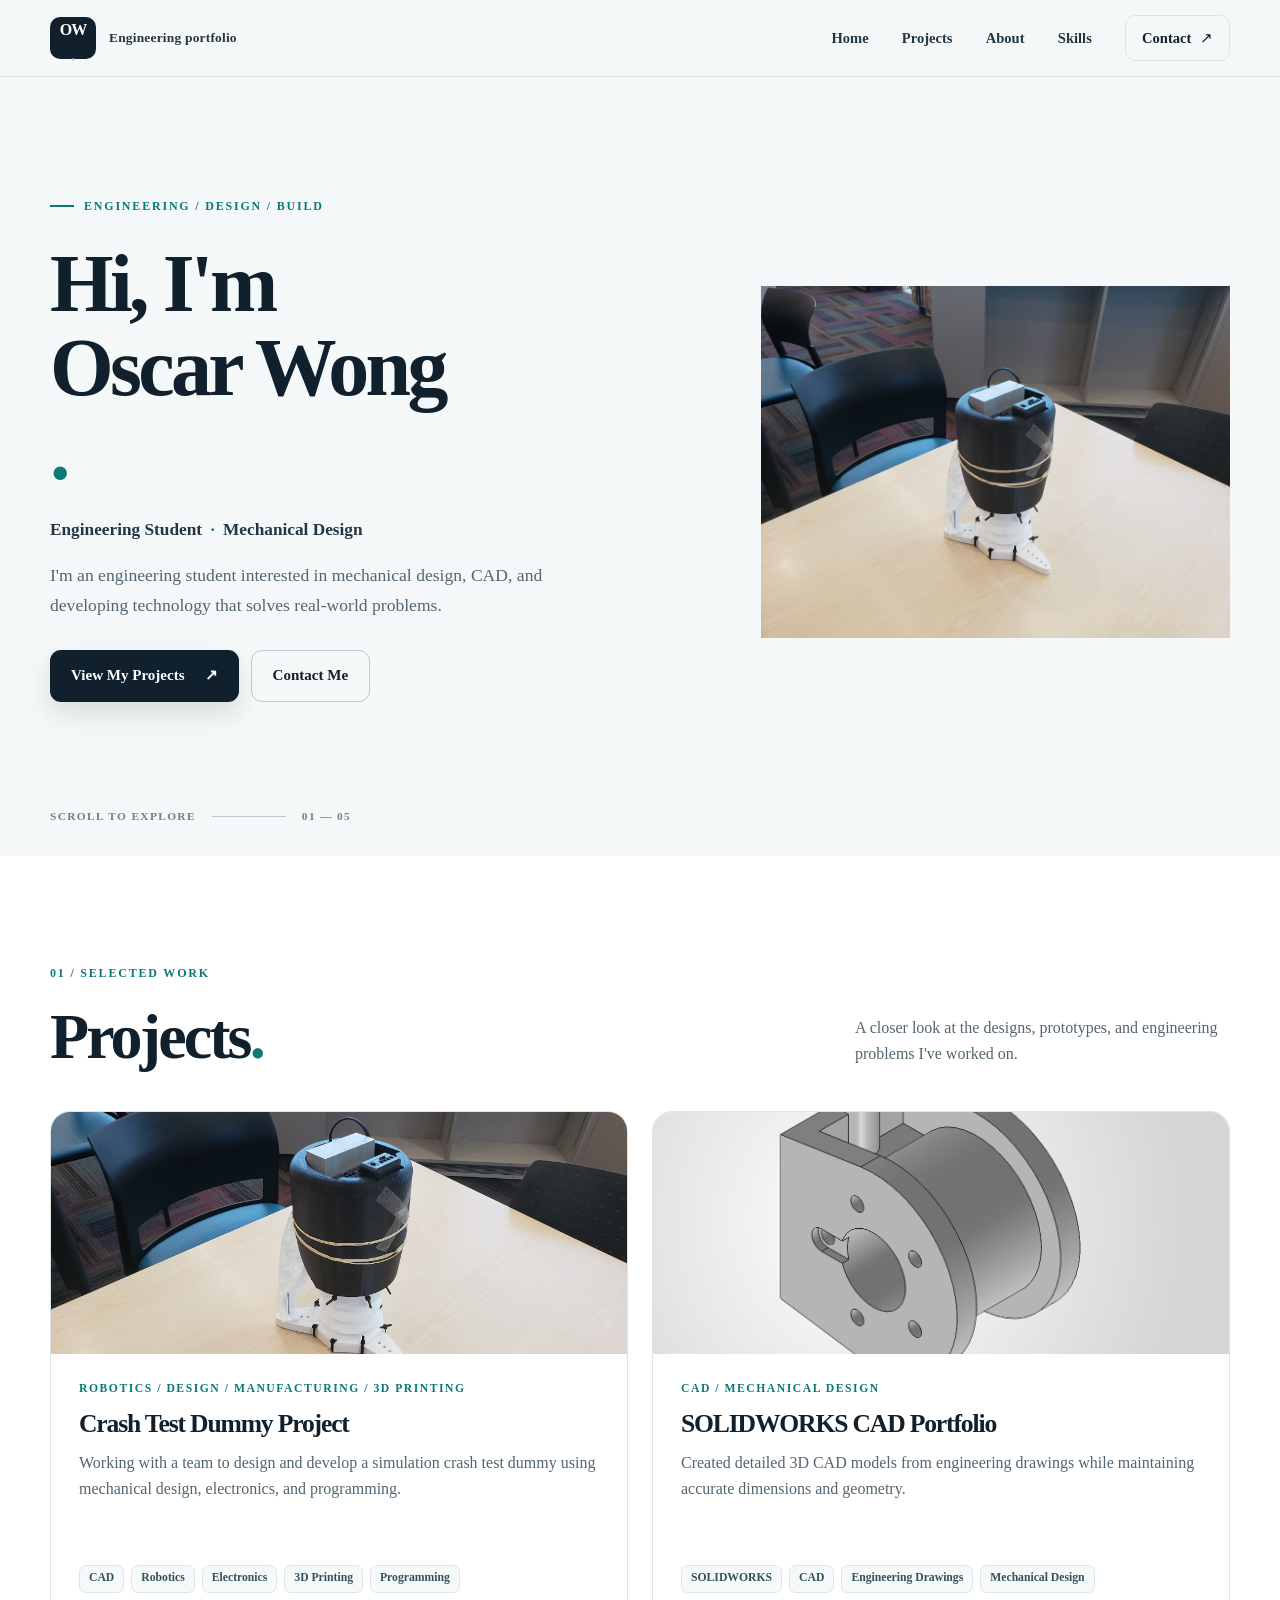
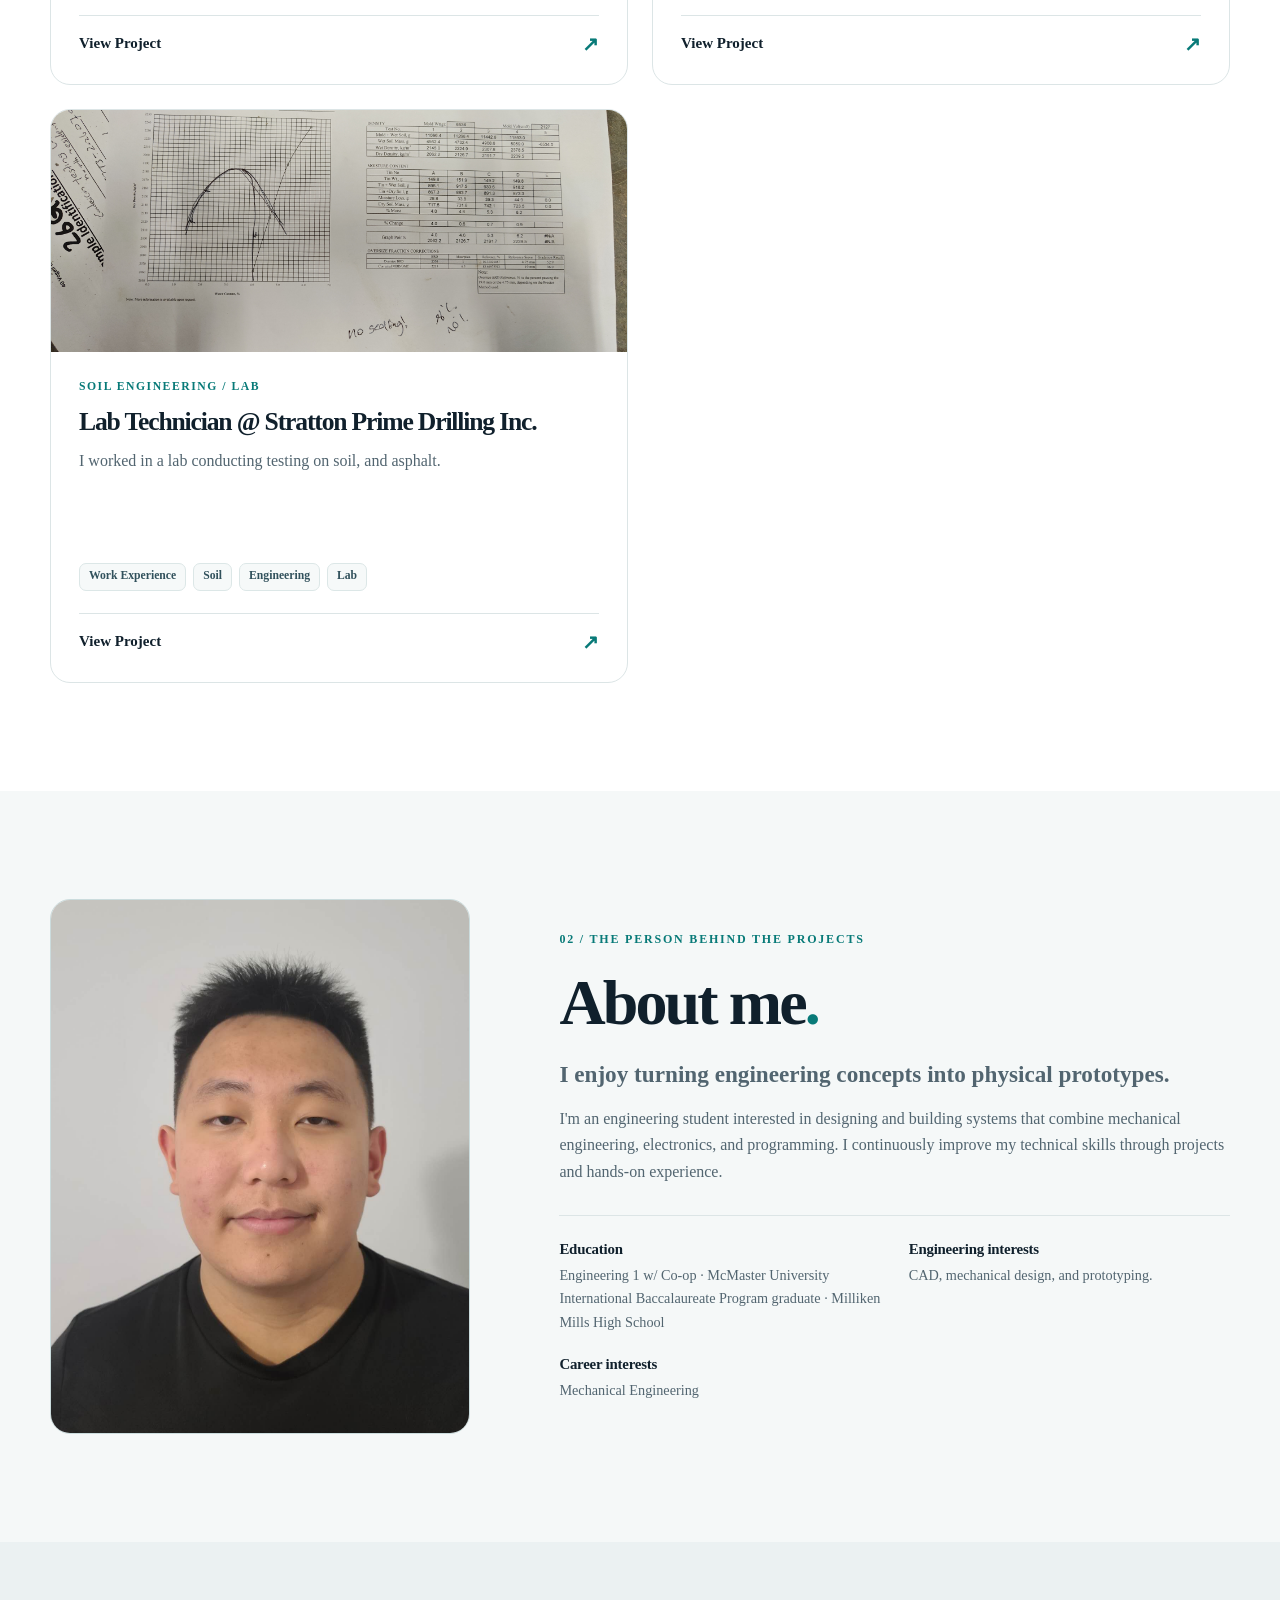
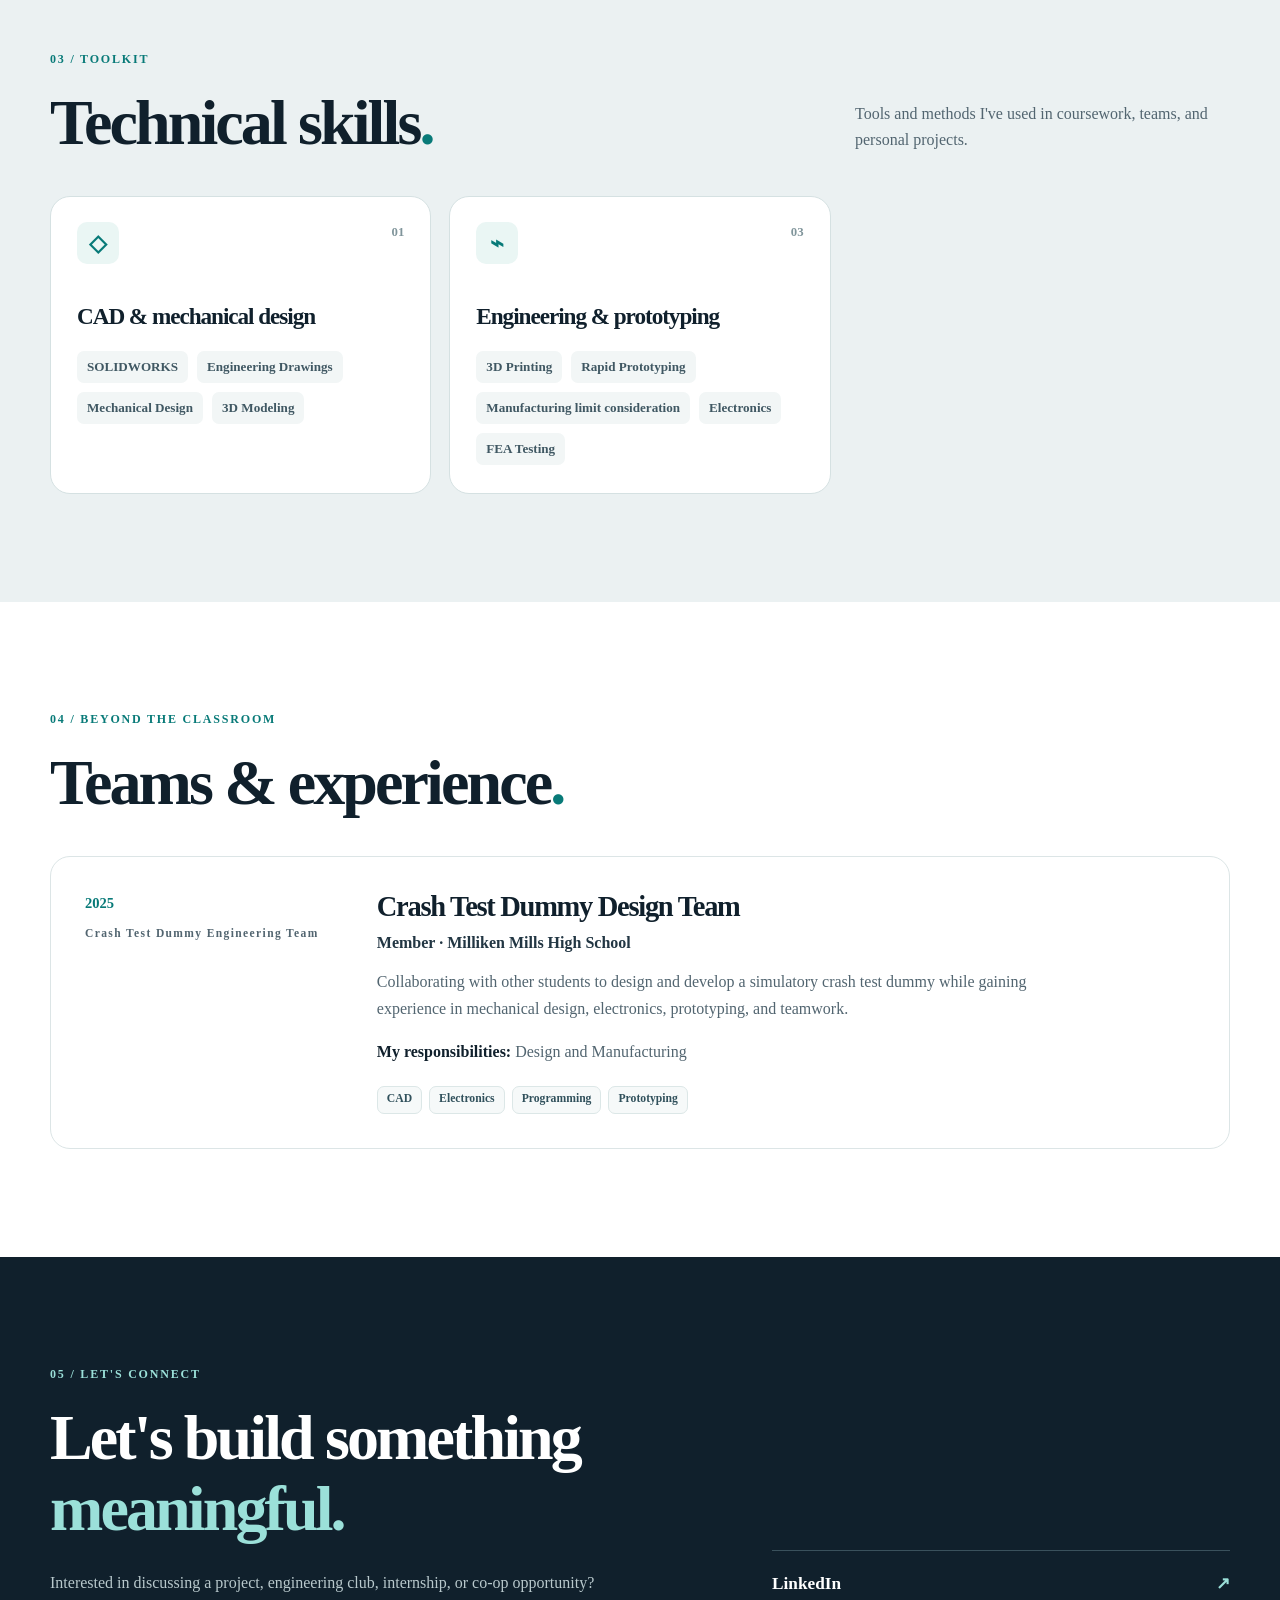
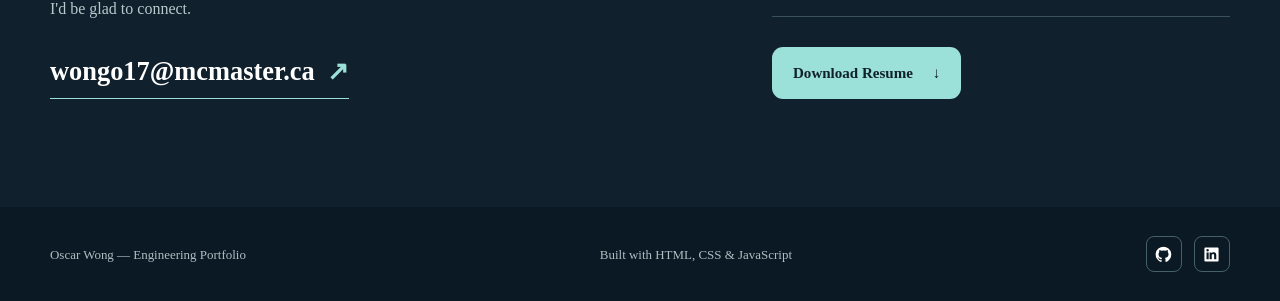
==== commit 5dd8391f: "f" ====
--- a/index.html
+++ b/index.html
@@ -104,7 +104,8 @@
               improve my technical skills through projects and hands-on experience.
             </p>
             <div class="about-facts">
-              <div><h3>Education</h3><p>Engineering 1 w/ Co-op · McMaster University </p></div>
+              <div><h3>Education</h3><p>Engineering 1 w/ Co-op · McMaster University </p>
+              <p>International Baccalaureate Program graduate · Milliken Mills High School </p></div>
               <div><h3>Engineering interests</h3><p>CAD, mechanical design, and prototyping.</p></div>
               <div><h3>Career interests</h3><p>Mechanical Engineering</p></div>
             </div>
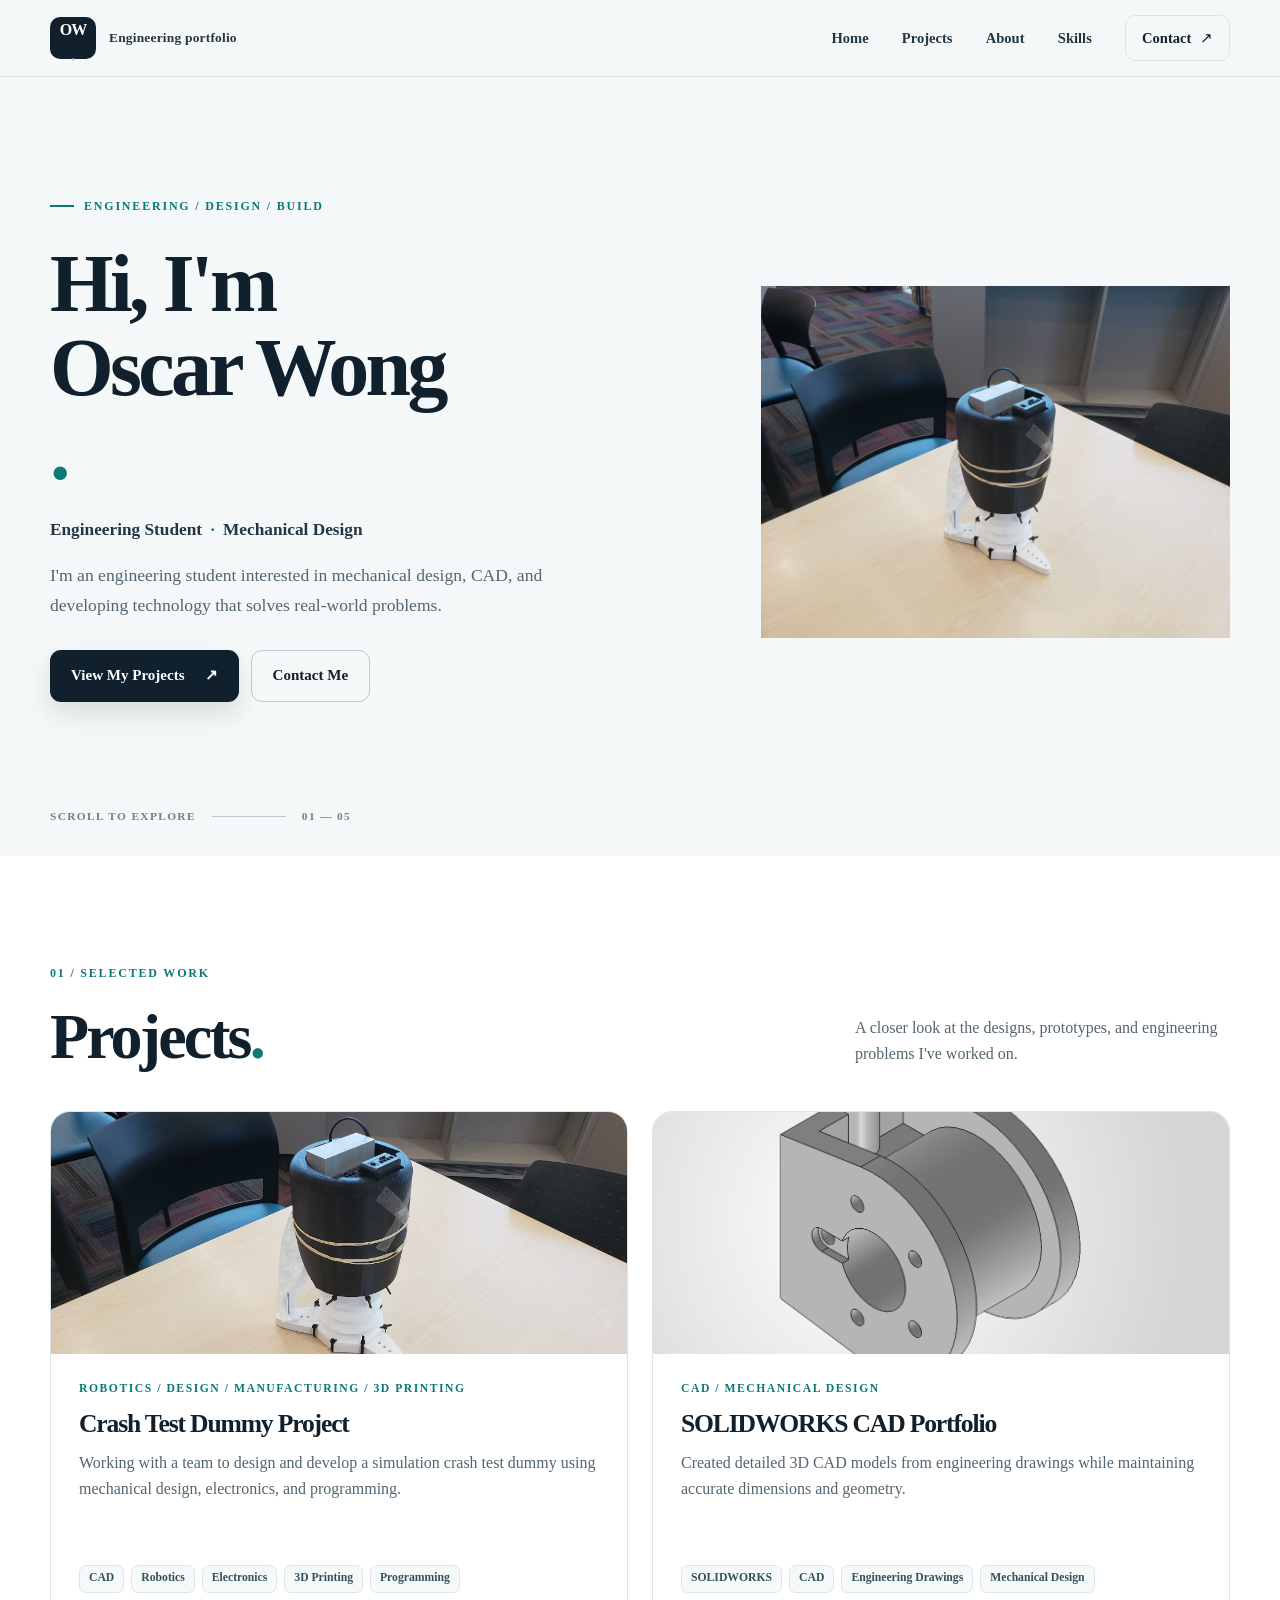
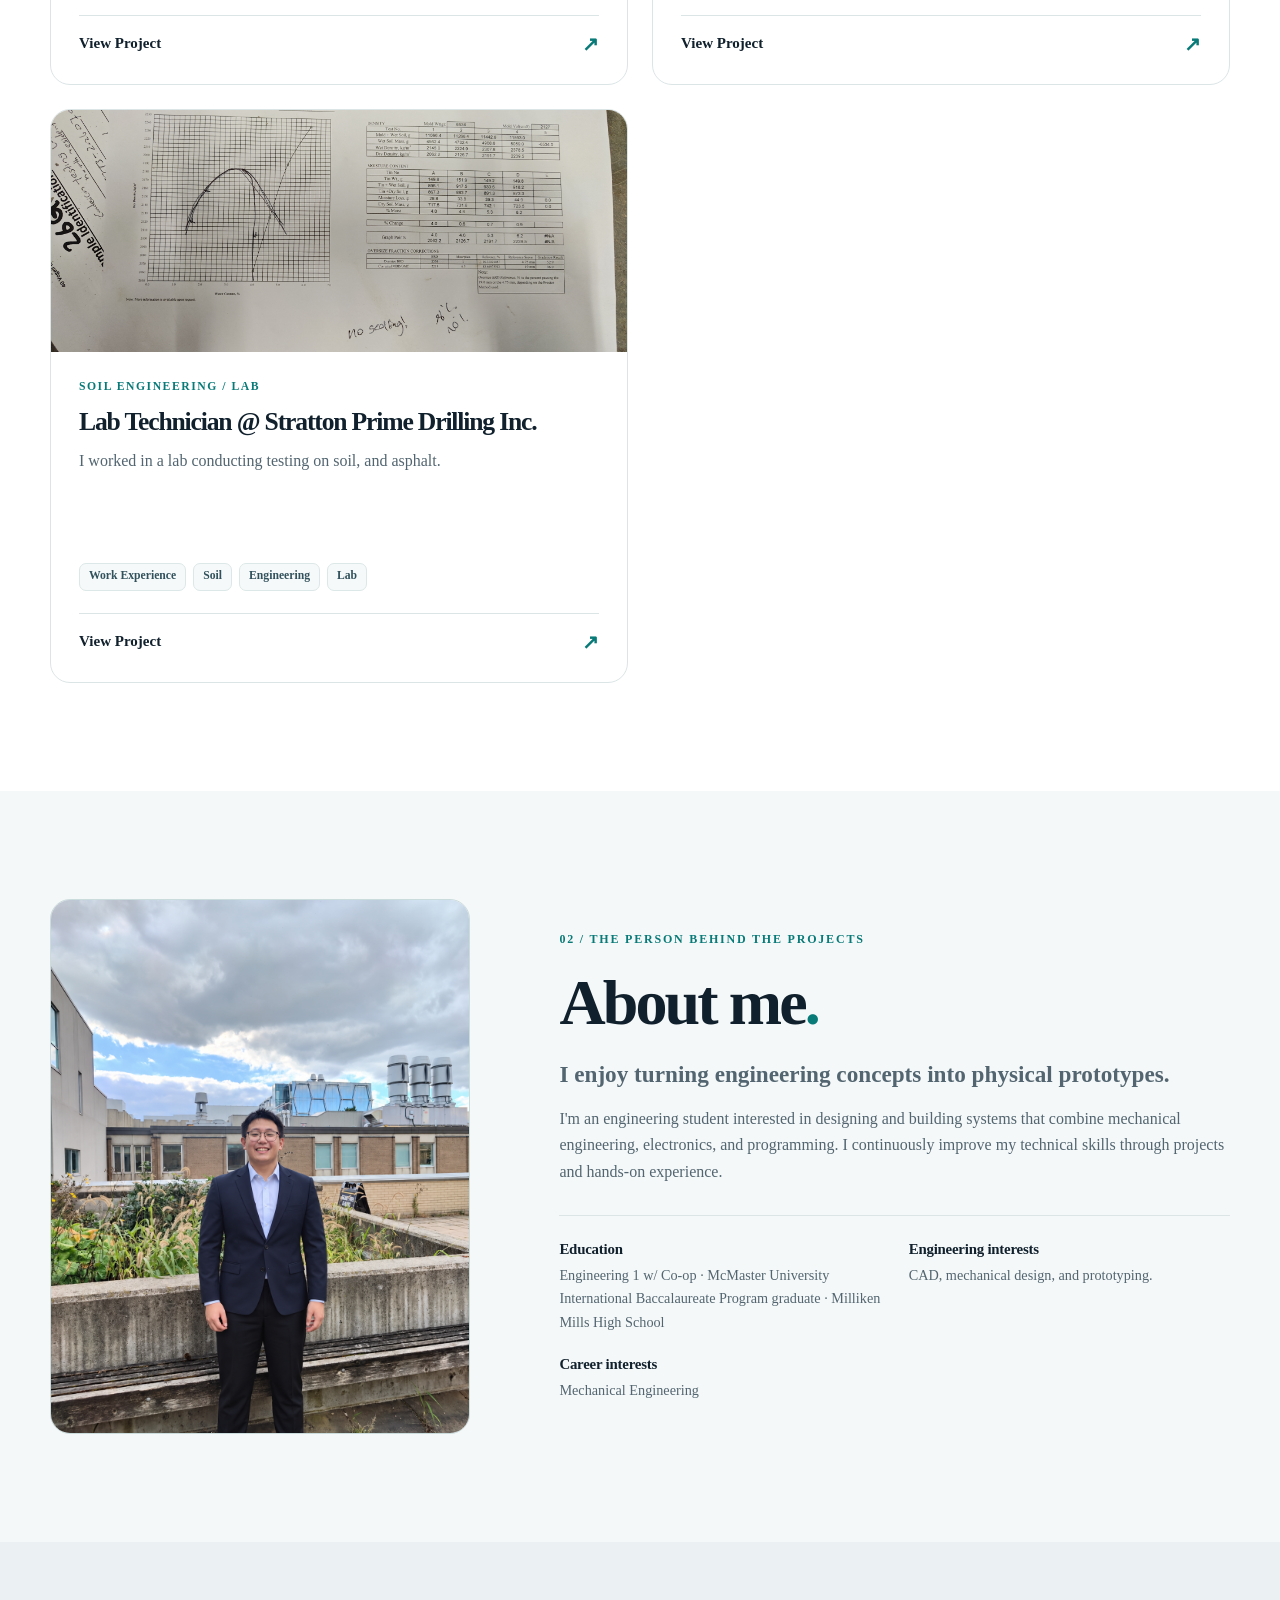
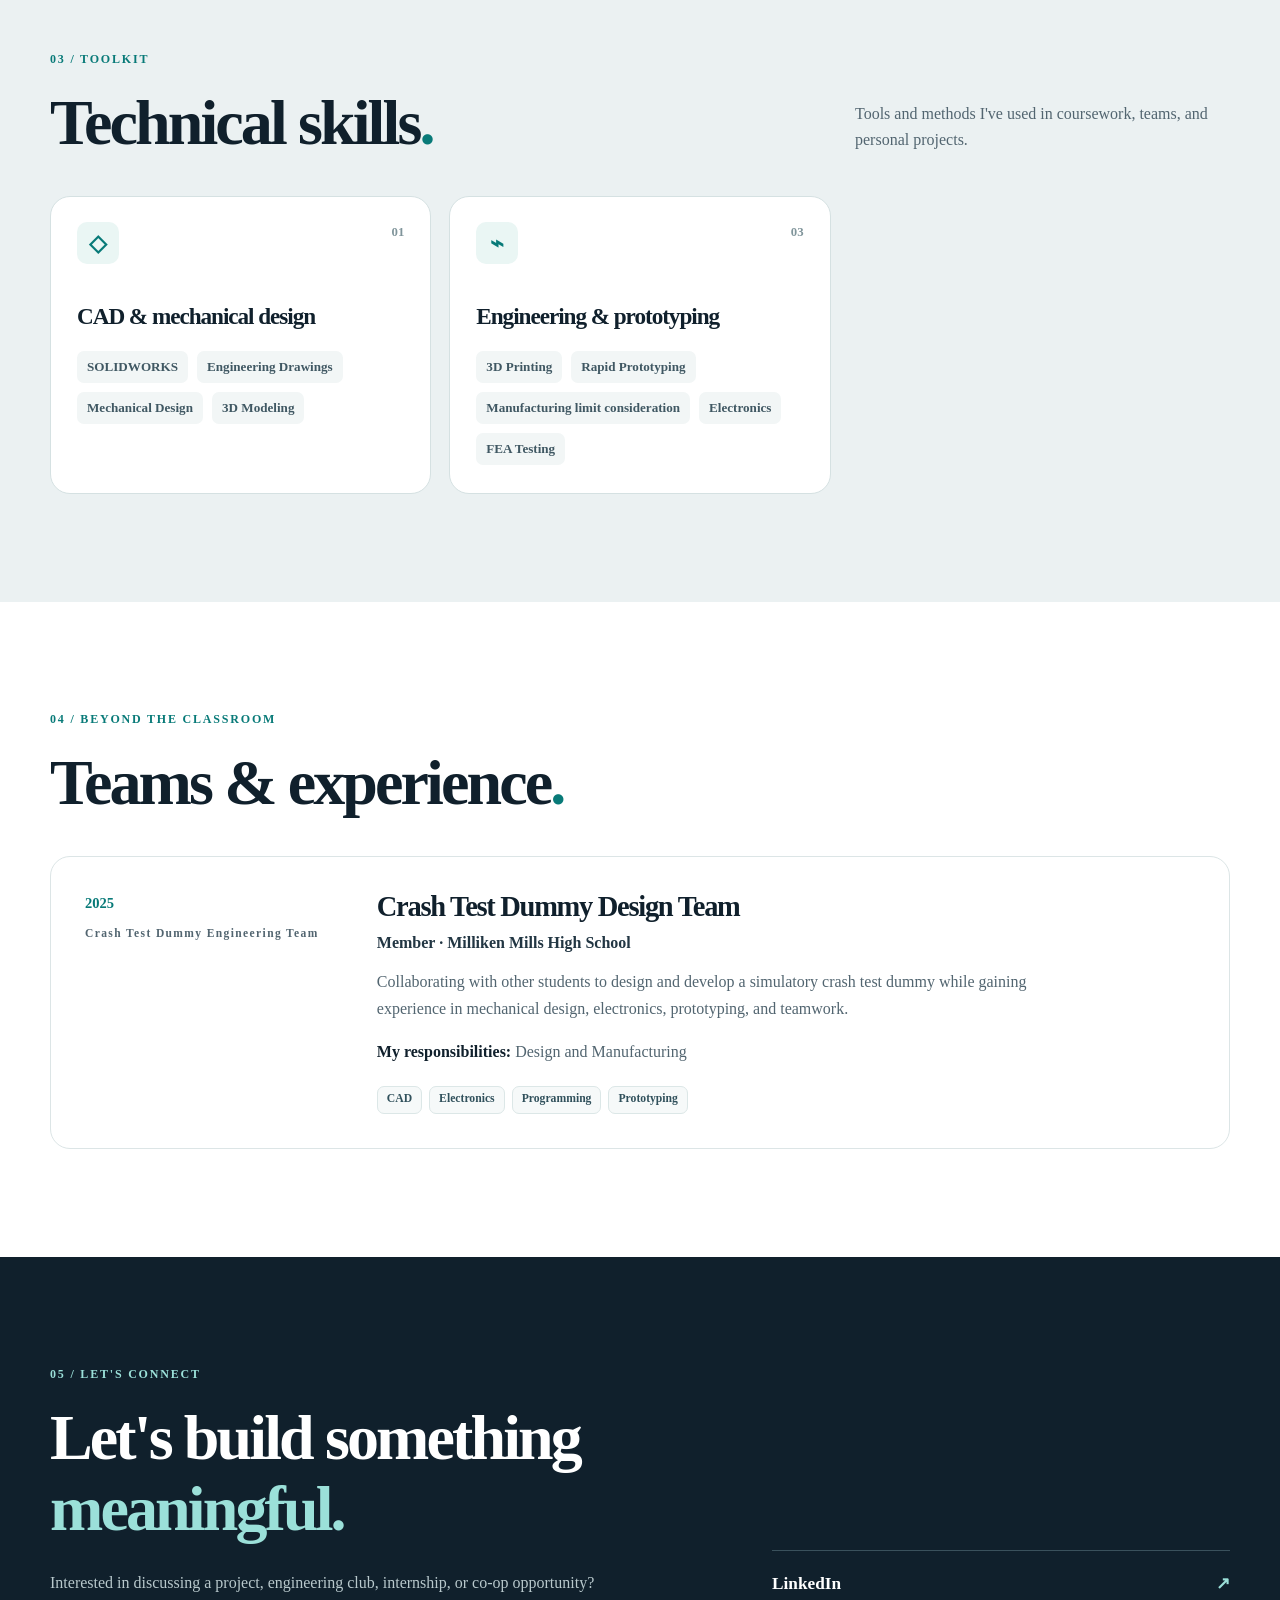
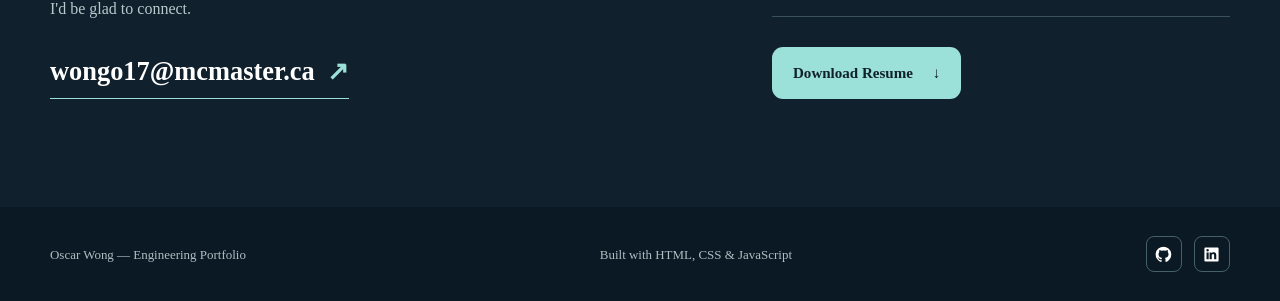
==== commit d909974f: "f" ====
--- a/index.html
+++ b/index.html
@@ -90,7 +90,7 @@
         <div class="container about-grid">
           <img
             class="about-photo real-photo reveal"
-            src="Dummy/mmexport1787430539965.jpg"
+            src="Dummy/Smiling Student on a Cloudy Rooftop.png"
             alt="Portrait of Yours Truly"
             loading="lazy"
           >
